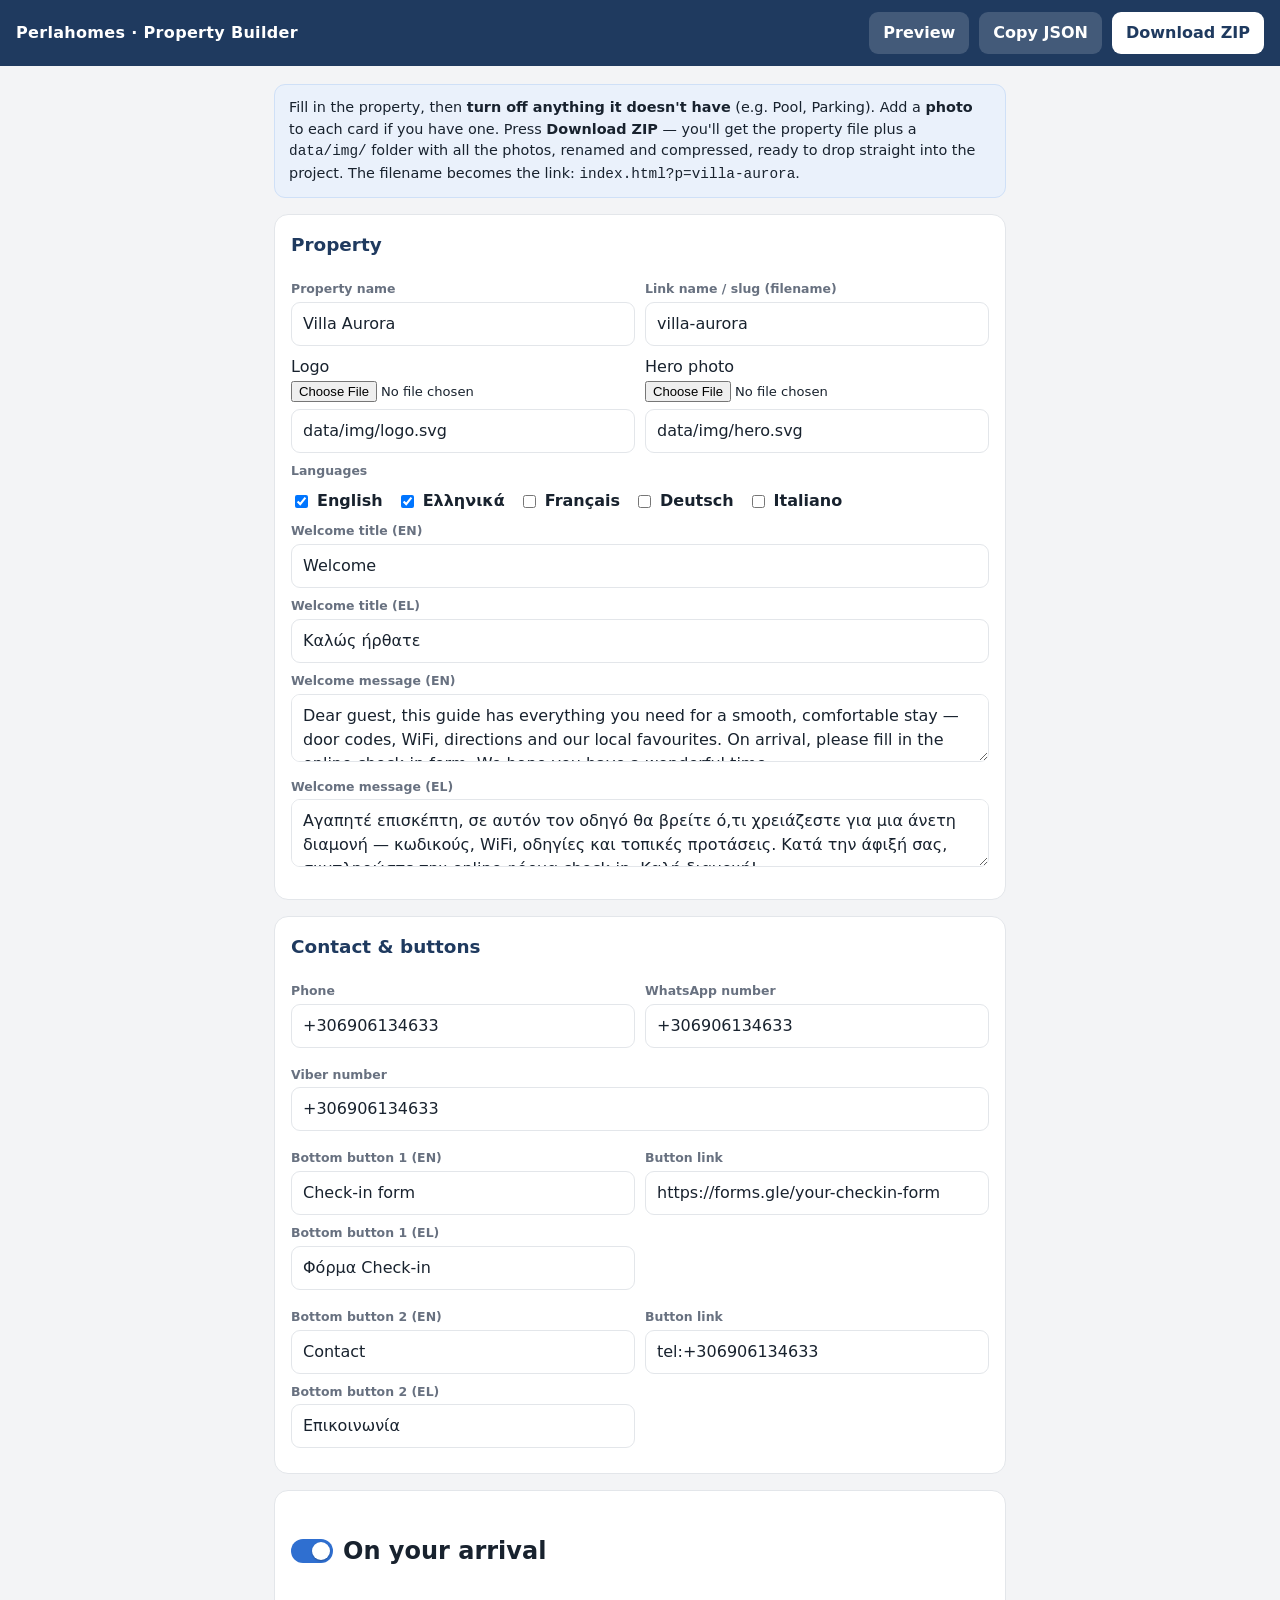
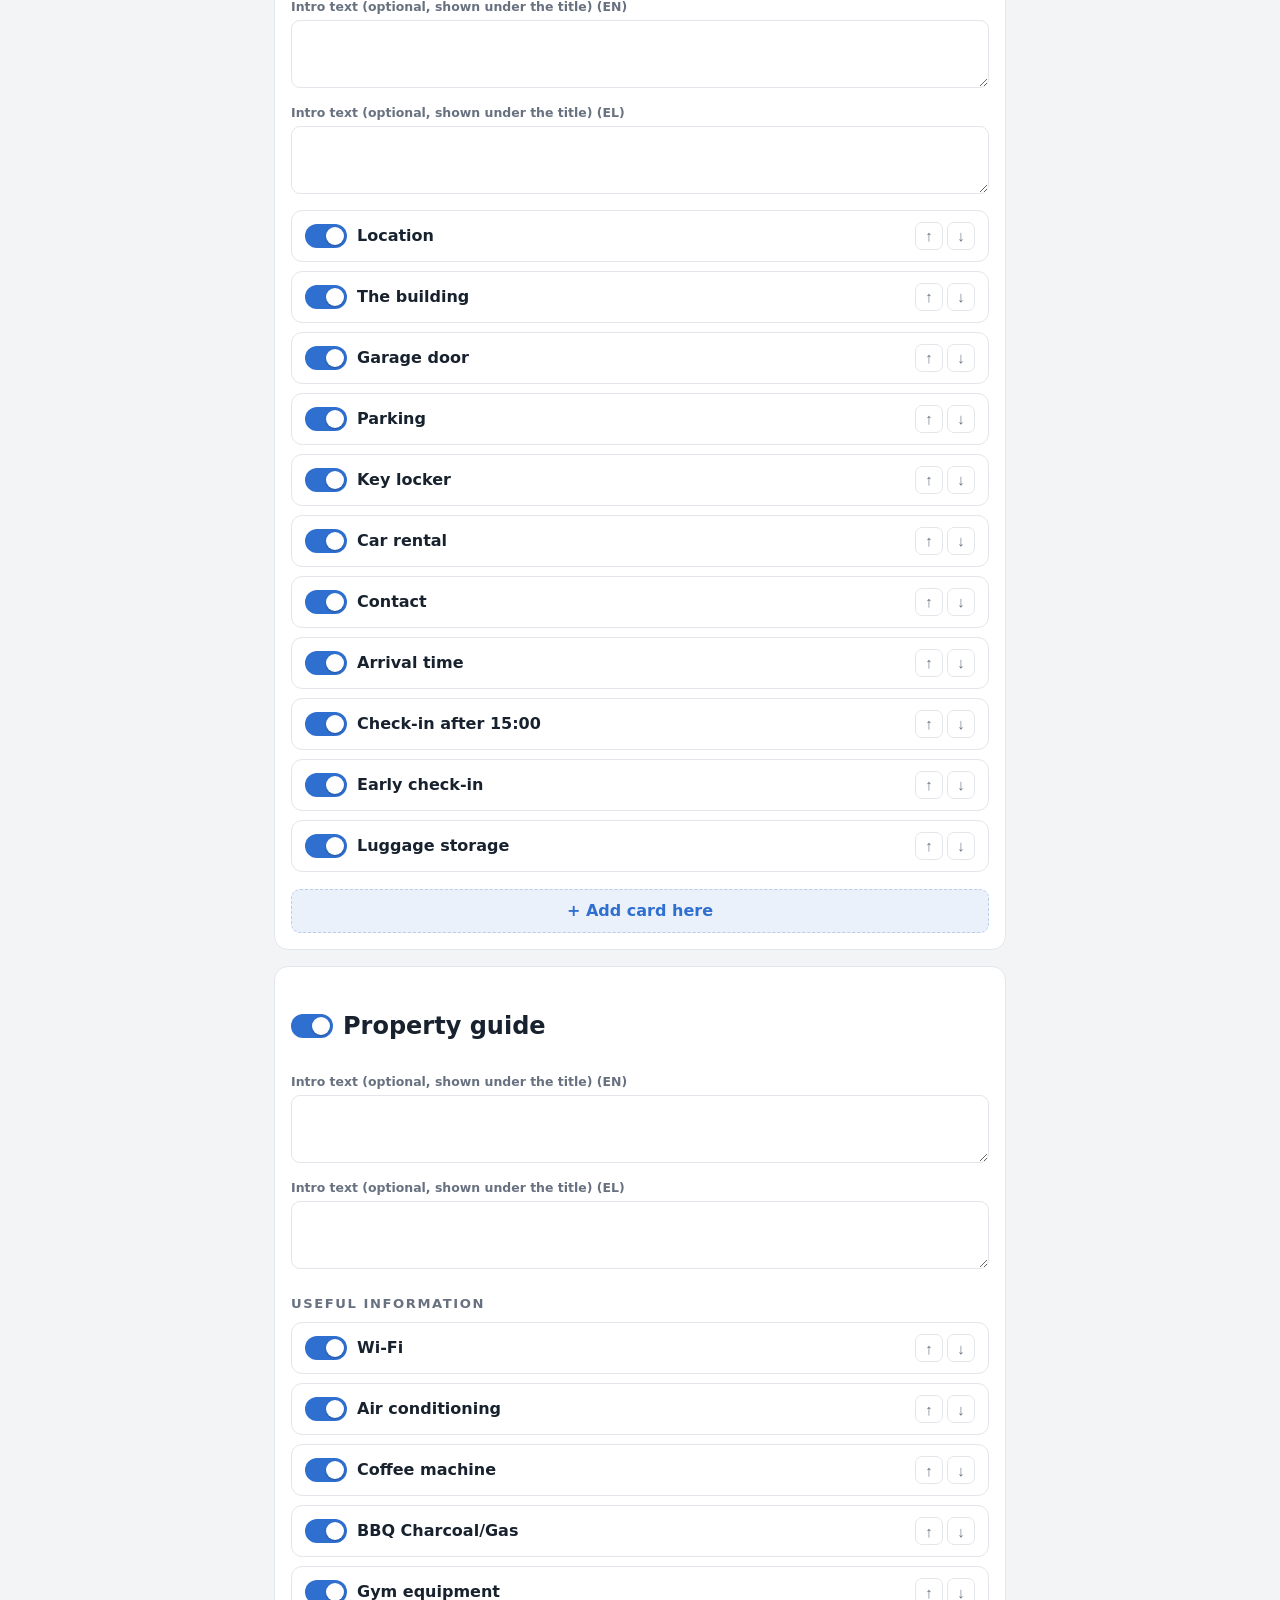
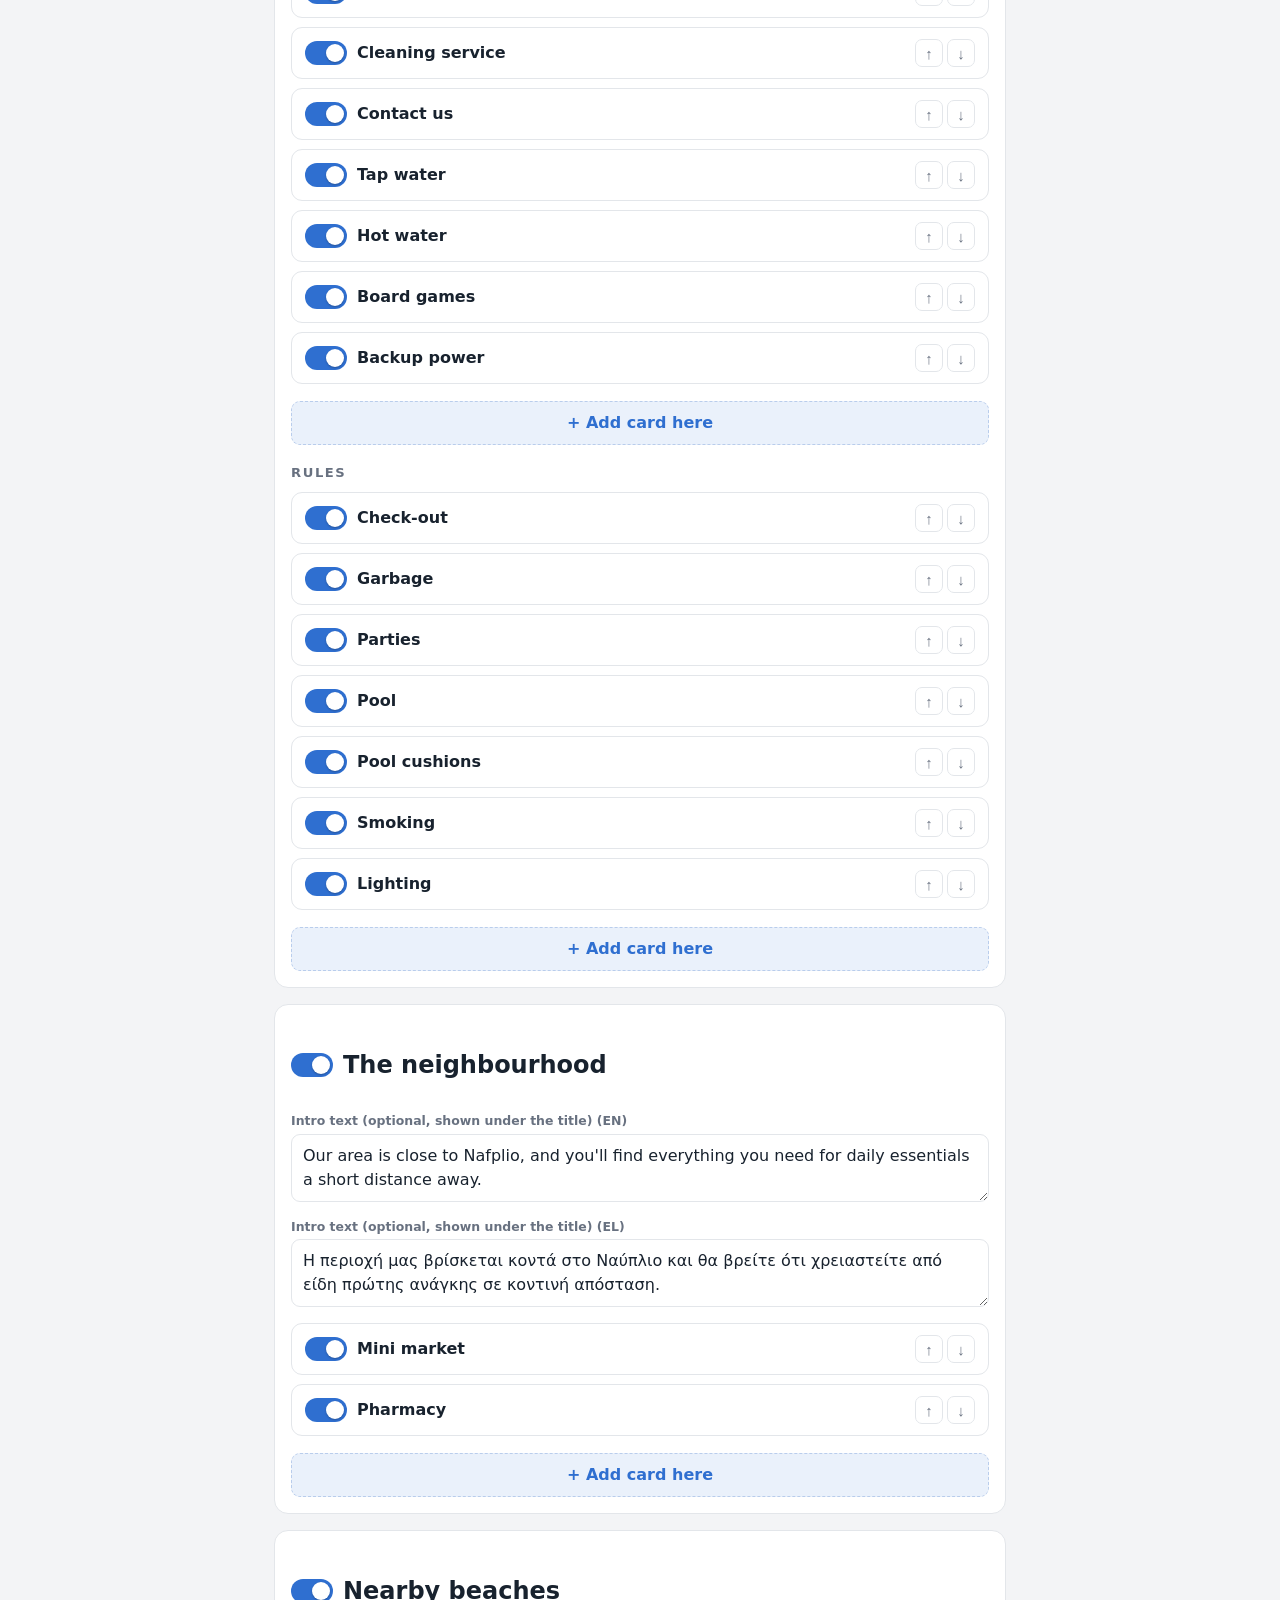
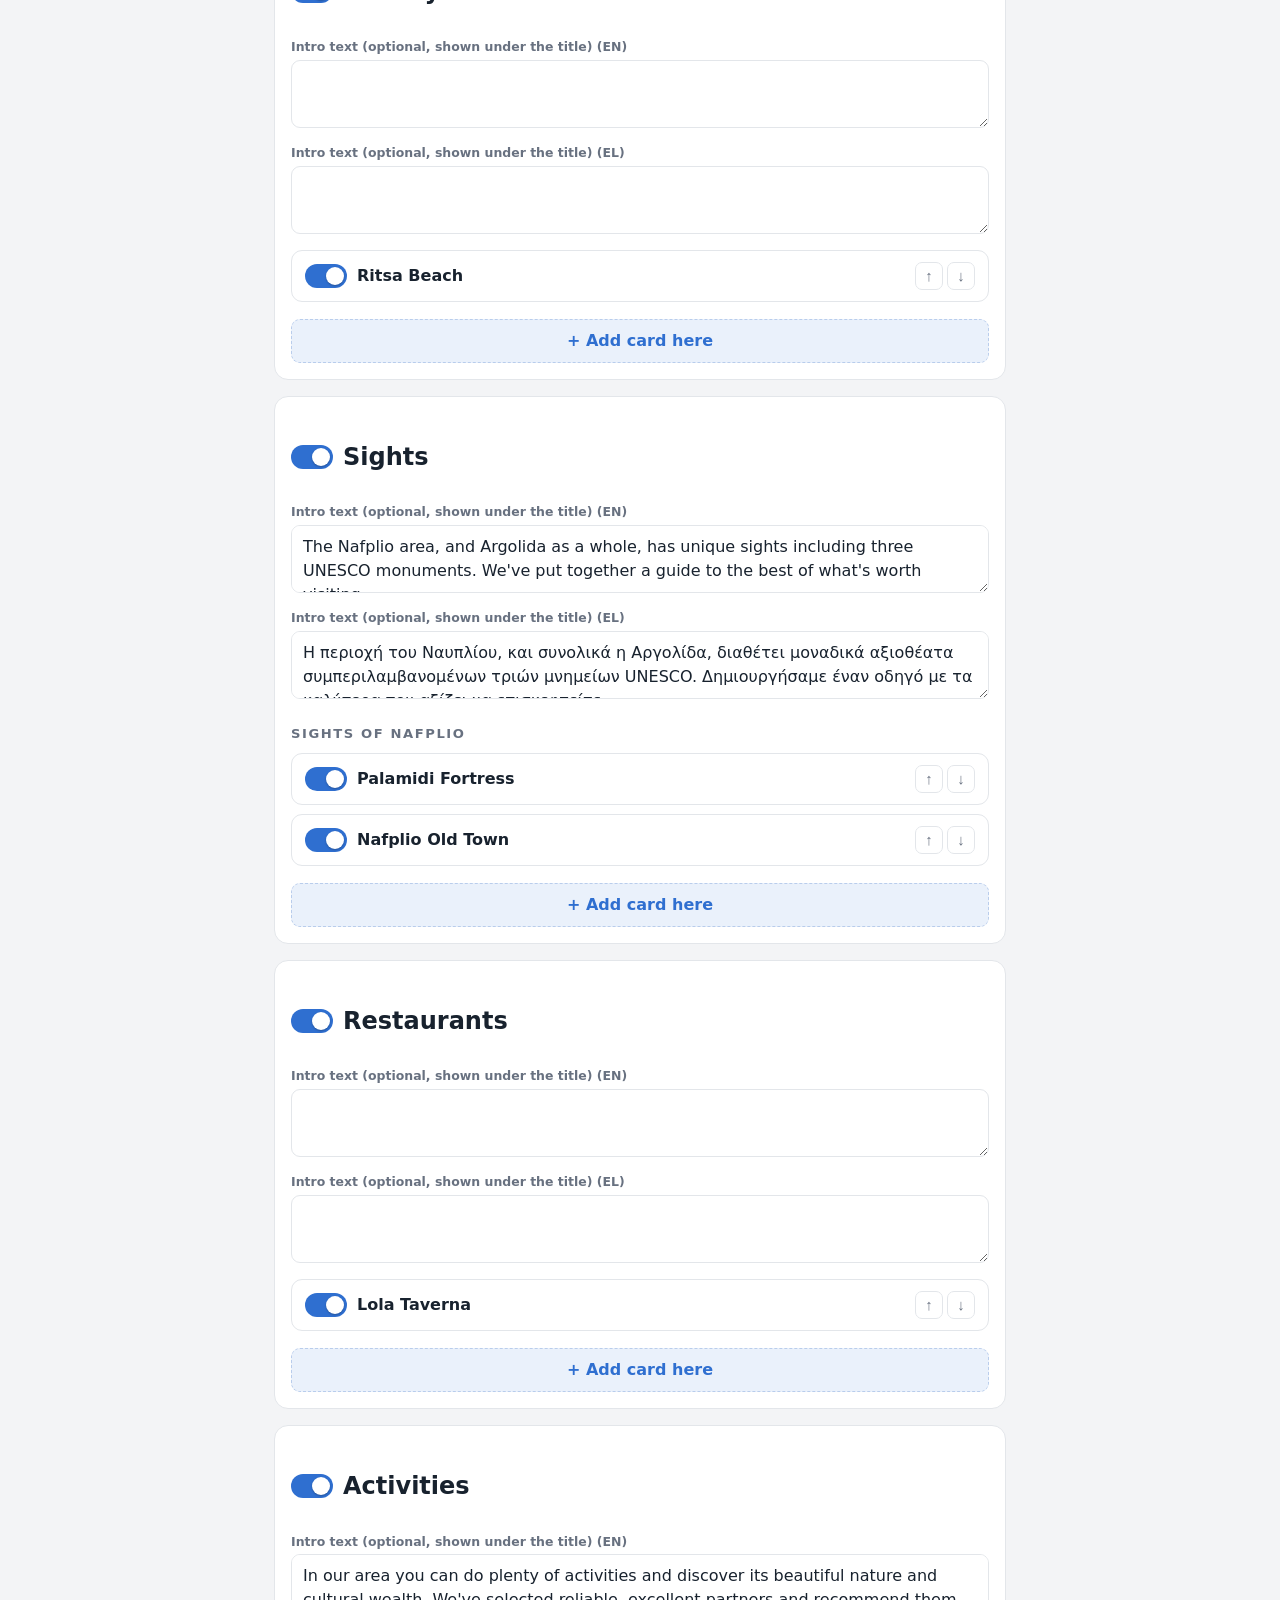
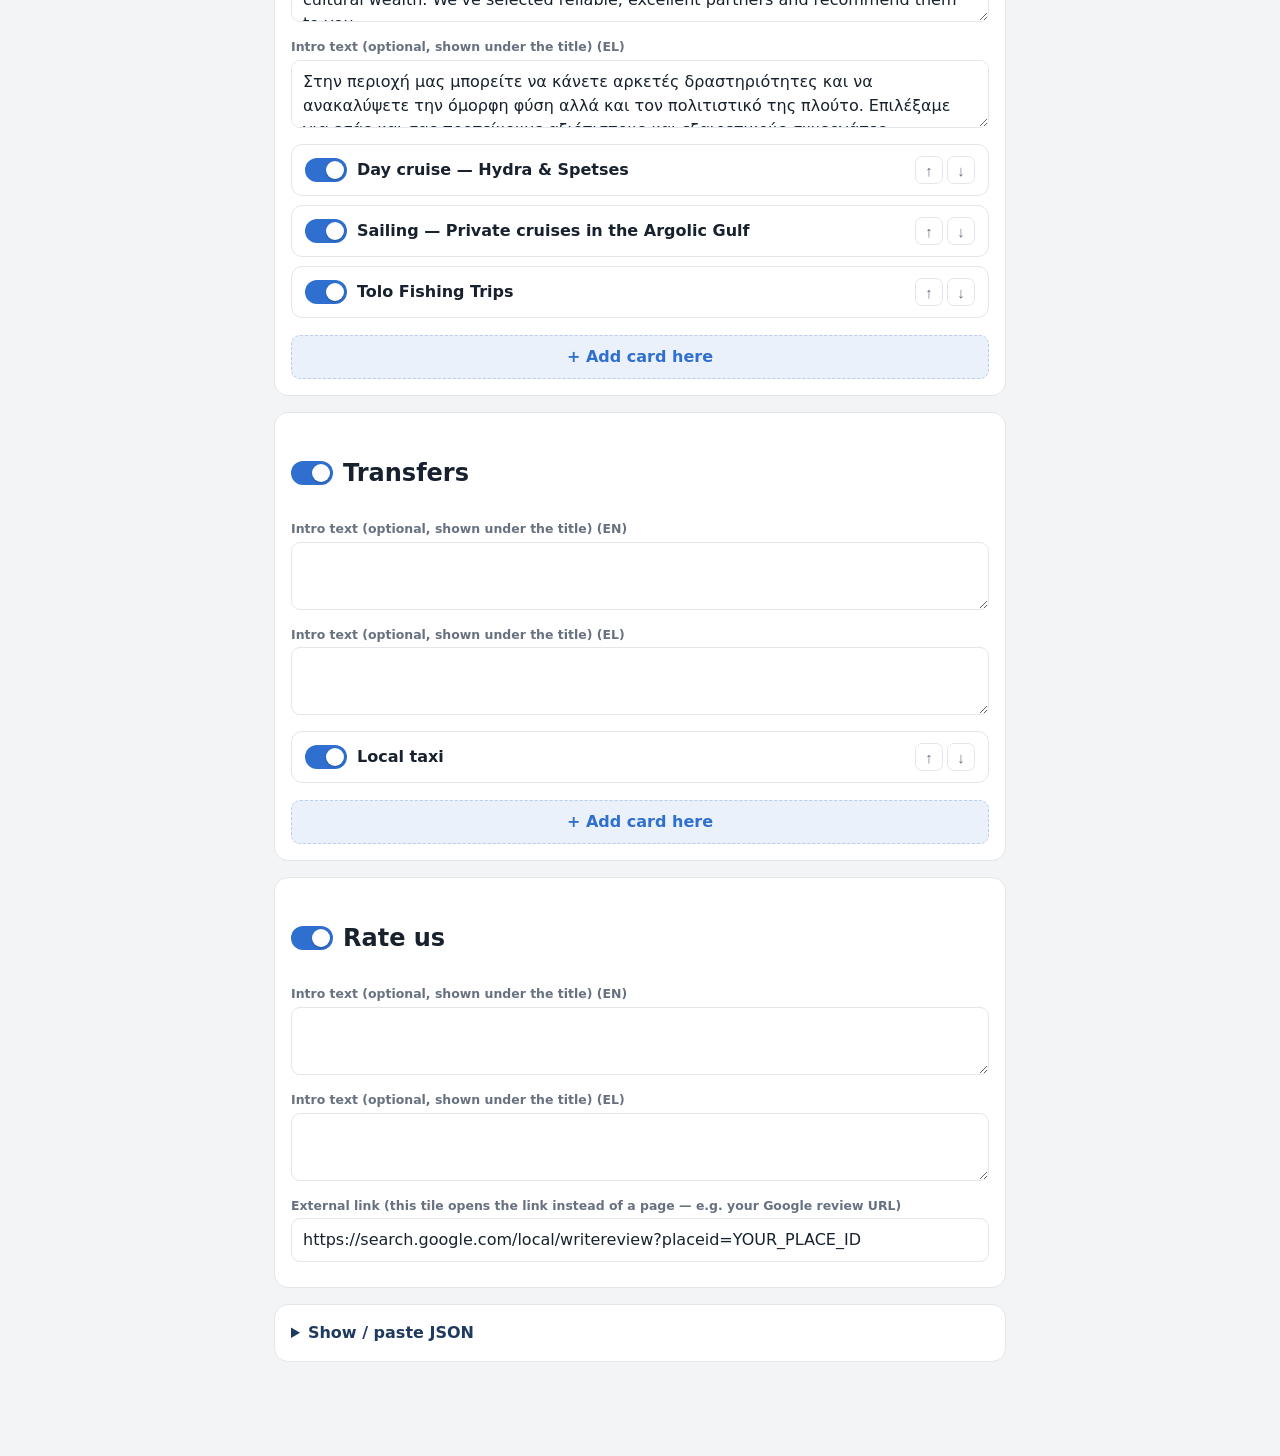
==== builder.html @ f2585c27 "Add files via upload" ====
<!DOCTYPE html>
<html lang="en">
<head>
<meta charset="UTF-8" />
<meta name="viewport" content="width=device-width, initial-scale=1.0" />
<title>Perlahomes · Property Builder</title>
<style>
  :root{ --navy:#1f3a5f; --accent:#2f6fd0; --ink:#18222e; --muted:#687180; --line:#e3e6ea; --bg:#f3f4f6; --card:#fff; }
  *{box-sizing:border-box}
  body{margin:0;font-family:system-ui,-apple-system,"Segoe UI",sans-serif;color:var(--ink);background:var(--bg);line-height:1.5}
  .bar{position:sticky;top:0;z-index:10;background:var(--navy);color:#fff;display:flex;flex-wrap:wrap;gap:10px;align-items:center;padding:12px 16px}
  .bar h1{font-size:1rem;margin:0;font-weight:700;letter-spacing:.02em;flex:1;min-width:160px}
  .bar button{font:inherit;font-weight:600;border:0;border-radius:9px;padding:9px 14px;cursor:pointer}
  .btn-primary{background:#fff;color:var(--navy)}
  .btn-ghost{background:rgba(255,255,255,.16);color:#fff}
  .wrap{max-width:760px;margin:0 auto;padding:18px 14px 80px}
  .panel{background:var(--card);border:1px solid var(--line);border-radius:14px;padding:16px;margin-bottom:16px}
  .panel>h2{margin:0 0 12px;font-size:1.15rem;color:var(--navy)}
  .grouphead{margin:18px 0 8px;font-size:.82rem;font-weight:700;letter-spacing:.12em;text-transform:uppercase;color:var(--muted)}
  label.fld{display:block;margin:9px 0}
  label.fld>span{display:block;font-size:.78rem;font-weight:600;color:var(--muted);margin-bottom:3px}
  input[type=text],textarea,select{width:100%;font:inherit;color:var(--ink);border:1px solid var(--line);border-radius:9px;padding:9px 11px;background:#fff}
  textarea{min-height:64px;resize:vertical}
  .row2{display:grid;grid-template-columns:1fr 1fr;gap:10px}
  @media(max-width:520px){.row2{grid-template-columns:1fr}}
  details.card{border:1px solid var(--line);border-radius:11px;margin:9px 0;overflow:hidden;background:#fff}
  details.card>summary{list-style:none;cursor:pointer;display:flex;align-items:center;gap:10px;padding:11px 13px;font-weight:600}
  details.card>summary::-webkit-details-marker{display:none}
  details.card[data-off="1"]>summary{opacity:.5}
  details.card .inner{padding:4px 13px 14px;border-top:1px solid var(--line)}
  .sw{position:relative;width:42px;height:24px;flex:none}
  .sw input{position:absolute;opacity:0;width:100%;height:100%;margin:0;cursor:pointer}
  .sw .track{position:absolute;inset:0;background:#cdd3da;border-radius:999px;transition:.15s}
  .sw .knob{position:absolute;top:3px;left:3px;width:18px;height:18px;background:#fff;border-radius:50%;transition:.15s;box-shadow:0 1px 2px rgba(0,0,0,.25)}
  .sw input:checked+.track{background:var(--accent)}
  .sw input:checked+.track+.knob{transform:translateX(18px)}
  .card-title{flex:1}
  .ord{display:flex;gap:4px}
  .ordbtn{border:1px solid var(--line);background:#fff;border-radius:7px;width:28px;height:28px;cursor:pointer;font-size:15px;line-height:1;color:var(--muted);display:grid;place-items:center}
  .ordbtn:hover{color:var(--accent);border-color:var(--accent)}
  .more{margin-top:6px}
  .more>summary{cursor:pointer;color:var(--accent);font-size:.85rem;font-weight:600;list-style:none}
  .more>summary::-webkit-details-marker{display:none}
  .addbtn{font:inherit;font-weight:600;color:var(--accent);background:#eaf1fb;border:1px dashed #b9cdec;border-radius:9px;padding:9px 12px;cursor:pointer;width:100%;margin-top:8px}
  .del{font:inherit;color:#b03f3f;background:none;border:0;cursor:pointer;font-size:.82rem;font-weight:600;padding:4px 0;margin-top:6px}
  .hint{font-size:.78rem;color:var(--muted);margin-top:4px}
  .langs{display:flex;gap:14px;align-items:center;flex-wrap:wrap}
  .langs label{display:inline-flex;gap:6px;align-items:center;font-weight:600}
  pre{white-space:pre-wrap;word-break:break-word;background:#0e1c2b;color:#cfe3ff;padding:14px;border-radius:11px;font-size:.78rem;max-height:340px;overflow:auto}
  .note{background:#eaf1fb;border:1px solid #cfe0f7;border-radius:11px;padding:12px 14px;font-size:.9rem;margin-bottom:16px}
  .secthead{display:flex;align-items:center;gap:10px;margin-top:6px}
  .secthead h2{flex:1}
  .photo{display:flex;gap:10px;align-items:center}
  .photo .col{flex:1}
  .thumb{width:60px;height:60px;border-radius:9px;object-fit:cover;border:1px solid var(--line);background:#eef2f8;flex:none}
  input[type=file]{font:inherit;font-size:.82rem;width:100%}
  .photoname{margin-top:6px}
</style>
</head>
<body>
<div class="bar">
  <h1>Perlahomes · Property Builder</h1>
  <button class="btn-ghost" id="btnPreview">Preview</button>
  <button class="btn-ghost" id="btnCopy">Copy JSON</button>
  <button class="btn-primary" id="btnDownload">Download ZIP</button>
</div>
<div class="wrap">
  <div class="note">Fill in the property, then <b>turn off anything it doesn't have</b> (e.g. Pool, Parking). Add a <b>photo</b> to each card if you have one. Press <b>Download ZIP</b> — you'll get the property file plus a <code>data/img/</code> folder with all the photos, renamed and compressed, ready to drop straight into the project. The filename becomes the link: <code>index.html?p=<span id="slugEcho">villa-aurora</span></code>.</div>
  <div id="form"></div>
  <details class="panel"><summary style="cursor:pointer;font-weight:700;color:var(--navy)">Show / paste JSON</summary>
    <p class="hint">This is the file that will be downloaded. You can also paste an existing property file here and press “Load” to edit it.</p>
    <textarea id="jsonBox" style="min-height:160px"></textarea>
    <button class="addbtn" id="btnLoad" style="border-style:solid">Load pasted JSON</button>
    <pre id="jsonOut"></pre>
  </details>
</div>

<script>
const DEFAULTS = {
  "meta": {
    "name": "Villa Aurora",
    "brandLogo": "data/img/logo.svg",
    "welcomeTitle": {
      "en": "Welcome",
      "el": "Καλώς ήρθατε"
    },
    "welcomeMessage": {
      "en": "Dear guest, this guide has everything you need for a smooth, comfortable stay — door codes, WiFi, directions and our local favourites. On arrival, please fill in the online check-in form. We hope you have a wonderful time.",
      "el": "Αγαπητέ επισκέπτη, σε αυτόν τον οδηγό θα βρείτε ό,τι χρειάζεστε για μια άνετη διαμονή — κωδικούς, WiFi, οδηγίες και τοπικές προτάσεις. Κατά την άφιξή σας, συμπληρώστε την online φόρμα check-in. Καλή διαμονή!"
    },
    "languages": [
      "en",
      "el"
    ],
    "heroImage": "data/img/hero.svg"
  },
  "contact": {
    "phone": "+306906134633",
    "whatsapp": "+306906134633",
    "viber": "+306906134633"
  },
  "actions": [
    {
      "icon": "checkin",
      "label": {
        "en": "Check-in form",
        "el": "Φόρμα Check-in"
      },
      "url": "https://forms.gle/your-checkin-form"
    },
    {
      "icon": "phone",
      "label": {
        "en": "Contact",
        "el": "Επικοινωνία"
      },
      "url": "tel:+306906134633"
    }
  ],
  "sections": [
    {
      "id": "arrival",
      "icon": "arrival",
      "title": {
        "en": "On your arrival",
        "el": "Κατά την άφιξή σας"
      },
      "cards": [
        {
          "image": "data/img/location.svg",
          "title": {
            "en": "Location",
            "el": "Τοποθεσία"
          },
          "body": {
            "en": "If you are arriving with your own transport, tap below to see our location on the map.",
            "el": "Εάν έρχεστε με δικό σας μεταφορικό μέσο, πατήστε για δείτε την τοποθεσία μας στον χάρτη."
          },
          "mapUrl": "https://maps.google.com/?q=Poros+Greece",
          "mapLabel": {
            "en": "Open in Maps",
            "el": "Άνοιγμα στον χάρτη"
          }
        },
        {
          "image": "data/img/building.svg",
          "title": {
            "en": "The building",
            "el": "Το κτίριο"
          },
          "body": {
            "en": "When you arrive, you'll see this building / entrance — look for it to find us.",
            "el": "Όταν φτάσετε, θα δείτε αυτό το κτίριο / είσοδο — αναζητήστε το για να μας βρείτε."
          }
        },
        {
          "image": "data/img/garage.svg",
          "title": {
            "en": "Garage door",
            "el": "Πόρτα γκαράζ"
          },
          "body": {
            "en": "Use the code below to open the garage door. (Replace with the exact instructions.)",
            "el": "Χρησιμοποιήστε τον κωδικό παρακάτω για να ανοίξετε την πόρτα του γκαράζ. (Αντικαταστήστε με τις ακριβείς οδηγίες.)"
          },
          "code": "0000"
        },
        {
          "image": "data/img/parking.svg",
          "title": {
            "en": "Parking",
            "el": "Πάρκινγκ"
          },
          "body": {
            "en": "Parking is free on the street, so you can park wherever suits you. If there is no space in front of the property, you can park on the parallel street at the rear.",
            "el": "Το πάρκινγκ είναι ελεύθερο στον δρόμο, οπότε μπορείτε να παρκάρετε όπου σας βολεύει. Αν δεν βρείτε θέση μπροστά από το κατάλυμα, μπορείτε να παρκάρετε στον παράλληλο δρόμο από την πίσω πλευρά."
          }
        },
        {
          "image": "data/img/keylocker.svg",
          "title": {
            "en": "Key locker",
            "el": "Key locker"
          },
          "body": {
            "en": "Find the keys in the locker shown in the photo. The code will be sent to you before arrival.",
            "el": "Βρείτε τα κλειδιά στο locker της φωτογραφίας. Θα σας σταλεί ο κωδικός πριν την άφιξη."
          }
        },
        {
          "image": "data/img/carrental.svg",
          "title": {
            "en": "Car rental",
            "el": "Ενοικίαση αυτοκινήτου"
          },
          "body": {
            "en": "We arrange car rental to suit your needs. Once you choose the car you want, you can pick it up as soon as you land at the airport.",
            "el": "Κανονίζουμε την ενοικίαση σύμφωνα με τις ανάγκες σας. Αφού επιλέξετε το αυτοκίνητο που επιθυμείτε, θα μπορείτε να το παραλάβετε αμέσως μόλις προσγειωθείτε στο αεροδρόμιο."
          }
        },
        {
          "image": "data/img/contact.svg",
          "title": {
            "en": "Contact",
            "el": "Επικοινωνία"
          },
          "body": {
            "en": "For anything you need, you can reach us daily from 07:00 to 23:00 at 0030 690 613 46 33, or send us a WhatsApp message using the button at the bottom of the page.",
            "el": "Για οτιδήποτε χρειαστείτε, μπορείτε να επικοινωνείτε καθημερινά από τις 07:00 έως τις 23:00 στο 0030 690 613 46 33 ή, εναλλακτικά, να μας στείλετε μήνυμα μέσω WhatsApp πατώντας το αντίστοιχο κουμπί στο κάτω μέρος της σελίδας."
          }
        },
        {
          "image": "data/img/arrival.svg",
          "title": {
            "en": "Arrival time",
            "el": "Ώρα άφιξης"
          },
          "body": {
            "en": "We recommend letting us know your estimated arrival time so we can serve you better.",
            "el": "Σας προτείνουμε να μας ενημερώσετε για την εκτιμώμενη ώρα άφιξής σας ώστε να σας εξυπηρετήσουμε καλύτερα."
          }
        },
        {
          "image": "data/img/checkin.svg",
          "title": {
            "en": "Check-in after 15:00",
            "el": "Check-in μετά τις 15:00"
          },
          "body": {
            "en": "We welcome you in person. Early check-in is possible upon arrangement and availability.",
            "el": "Σας υποδεχόμαστε εμείς | Υπάρχει η δυνατότητα για early check-in κατόπιν συνεννόησης και διαθεσιμότητας."
          }
        },
        {
          "image": "data/img/welcome.svg",
          "title": {
            "en": "Early check-in",
            "el": "Early check-in"
          },
          "body": {
            "en": "Early check-in is possible, depending on availability at the time of your arrival.",
            "el": "Υπάρχει δυνατότητα για early check-in, ανάλογα με τη διαθεσιμότητα τη στιγμή της άφιξής σας."
          }
        },
        {
          "image": "data/img/luggage.svg",
          "title": {
            "en": "Luggage storage",
            "el": "Αποθήκευση αποσκευών"
          },
          "body": {
            "en": "If you arrive earlier than your scheduled check-in time, you can leave your luggage with us until the room is ready. The same option is available after check-out.",
            "el": "Σε περίπτωση που φτάσετε νωρίτερα από την προγραμματισμένη ώρα check-in, μπορείτε να αφήσετε τις αποσκευές σας για φύλαξη μέχρι να είναι έτοιμο το δωμάτιο. Αντίστοιχα, παρέχεται η ίδια δυνατότητα και μετά το check-out."
          }
        }
      ]
    },
    {
      "id": "property",
      "icon": "property",
      "title": {
        "en": "Property guide",
        "el": "Οδηγός σπιτιού"
      },
      "groups": [
        {
          "label": {
            "en": "Useful information",
            "el": "Χρήσιμες πληροφορίες"
          },
          "cards": [
            {
              "image": "data/img/wifi.svg",
              "title": {
                "en": "Wi-Fi",
                "el": "Wi-Fi"
              },
              "wifi": {
                "network": "Archipelagos",
                "password": "123456789"
              }
            },
            {
              "image": "data/img/ac.svg",
              "title": {
                "en": "Air conditioning",
                "el": "Κλιματισμός"
              },
              "body": {
                "en": "For the villa to cool properly, all doors and windows must be closed. The A/C is controlled centrally from the panel next to the main entrance. The ideal temperature to avoid catching a cold while you sleep is 25 °C.",
                "el": "Για τον σωστό κλιματισμό της βίλας θα πρέπει όλα οι πόρτες και τα παράθυρα να είναι κλειστά. Ο κλιματισμός ελέγχεται κεντρικά από το πάνελ δίπλα στην κεντρική είσοδο. Η ιδανική θερμοκρασία για την αποφυγή κρυολογήματος όταν κοιμάστε είναι 25 °C."
              }
            },
            {
              "image": "data/img/coffee.svg",
              "title": {
                "en": "Coffee machine",
                "el": "Καφετιέρα"
              },
              "body": {
                "en": "Filter / Nespresso (see more)",
                "el": "Filter / Nespresso (δείτε περισσότερα)"
              }
            },
            {
              "image": "data/img/bbq.svg",
              "title": {
                "en": "BBQ Charcoal/Gas",
                "el": "BBQ Charcoal/Gas"
              },
              "body": {
                "en": "Open the lid first, then the gas bottle. Light the burner with the switch and adjust the temperature with the control knobs. After cooking, close the bottle first and then the burners. Always use the BBQ outdoors in a well-ventilated area and never leave it unattended.",
                "el": "Ανοίξτε πρώτα το καπάκι και στη συνέχεια τη φιάλη αερίου. Ανάψτε τον καυστήρα από τον διακόπτη και ρυθμίστε τη θερμοκρασία με τα κουμπιά ελέγχου. Μετά το ψήσιμο, κλείστε πρώτα τη φιάλη και έπειτα τους καυστήρες. Χρησιμοποιείτε πάντα το BBQ σε εξωτερικό χώρο με καλό αερισμό και μην το αφήνετε χωρίς επίβλεψη."
              }
            },
            {
              "image": "data/img/gym.svg",
              "title": {
                "en": "Gym equipment",
                "el": "Όργανα γυμναστηρίου"
              },
              "body": {
                "en": "The gym in the yard shed includes the basic exercise equipment. Please return the equipment to its place after use.",
                "el": "Το γυμναστήριο στο υπόστεγο της αυλής περιλαμβάνει τα βασικά όργανα γυμναστικής. Παρακαλούμε, μετά την χρήση των οργάνων τοποθετήστε τα στην θέση τους."
              }
            },
            {
              "image": "data/img/cleaning.svg",
              "title": {
                "en": "Cleaning service",
                "el": "Υπηρεσία καθαριότητας"
              },
              "body": {
                "en": "Cleaning services are provided on request and at an extra charge.",
                "el": "Οι υπηρεσίες καθαριότητας πραγματοποιούνται κατόπιν αιτήματός σας και με επιπλέον χρέωση."
              }
            },
            {
              "image": "data/img/contactus.svg",
              "title": {
                "en": "Contact us",
                "el": "Επικοινωνήστε μαζί μας"
              },
              "body": {
                "en": "For anything you need, you can reach us daily from 07:00 to 23:00 at 0030 690 613 46 33, or send us a WhatsApp message using the button at the bottom of the page.",
                "el": "Για οτιδήποτε χρειαστείτε, μπορείτε να επικοινωνείτε καθημερινά από τις 07:00 έως τις 23:00 στο 0030 690 613 46 33 ή, εναλλακτικά, να μας στείλετε μήνυμα μέσω WhatsApp πατώντας το αντίστοιχο κουμπί στο κάτω μέρος της σελίδας."
              }
            },
            {
              "image": "data/img/tapwater.svg",
              "title": {
                "en": "Tap water",
                "el": "Νερό βρύσης"
              },
              "body": {
                "en": "Tap water is not recommended for drinking. However, it is suitable for cooking, as well as for bathing and personal hygiene.",
                "el": "Το νερό της βρύσης δεν συνιστάται για πόση. Ωστόσο, είναι κατάλληλο για μαγείρεμα, καθώς και για μπάνιο και προσωπική υγιεινή."
              }
            },
            {
              "image": "data/img/hotwater.svg",
              "title": {
                "en": "Hot water",
                "el": "Ζεστό νερό"
              },
              "body": {
                "en": "Available 24/7 from the solar water heater. On cloudy days, flip the switch shown in the photo. IMPORTANT! AFTER 20 MINUTES TURN IT BACK TO THE OFF POSITION.",
                "el": "Όλο το 24ωρο από ηλιακό θερμοσίφωνα. Σε περίπτωση συνεφιάς σηκώστε τον διακόπτη της φωτογραφίας. ΣΗΜΑΝΤΙΚΟ! ΜΕΤΑ ΑΠΟ 20' ΞΑΝΑΓΥΡΙΣΤΕ ΤΟΝ ΣΤΗΝ ΘΕΣΗ OFF"
              }
            },
            {
              "image": "data/img/boardgames.svg",
              "title": {
                "en": "Board games",
                "el": "Επιτραπέζια παιχνίδια"
              },
              "body": {
                "en": "You will find board games for the whole family in the living room cabinet.",
                "el": "Θα βρείτε επιτραπέζια παιχνίδια για όλη την οικογένεια στο ντουλάπι του σαλονιού."
              }
            },
            {
              "image": "data/img/backup.svg",
              "title": {
                "en": "Backup power",
                "el": "Εφεδρική τροφοδοσία"
              },
              "body": {
                "en": "In the event of a power cut, the system powers the house automatically, with autonomy of about two hours.",
                "el": "Σε περίπτωση διακοπής ρεύματος, το σύστημα τροφοδοτεί το σπίτι αυτόματα, με αυτονομία περίπου δύο ωρών."
              }
            }
          ]
        },
        {
          "label": {
            "en": "Rules",
            "el": "Κανονισμοί"
          },
          "cards": [
            {
              "image": "data/img/checkout.svg",
              "title": {
                "en": "Check-out",
                "el": "Check-out"
              },
              "body": {
                "en": "For the smooth running of the property, please complete check-out by 11:00 am. | Late check-out — at an extra charge — subject to availability.",
                "el": "Για την ομαλή λειτουργία του καταλύματος παρακαλούμε το check out να έχει πραγματοποιηθεί ως τις 11:00 πμ. | Late check-out - Με επιπλέον χρέωση - κατόπιν διαθεσιμότητας"
              }
            },
            {
              "image": "data/img/garbage.svg",
              "title": {
                "en": "Garbage",
                "el": "Σκουπίδια"
              },
              "body": {
                "en": "Please leave your rubbish in the bins outside the property. Recycling bins are next to them.",
                "el": "Παρακαλούμε αφήνετε τα σκουπίδια στους κάδους έξω από το κατάλυμα. Οι κάδοι ανακύκλωσης βρίσκονται δίπλα."
              }
            },
            {
              "image": "data/img/party.svg",
              "title": {
                "en": "Parties",
                "el": "Διοργάνωση πάρτι"
              },
              "body": {
                "en": "Parties are not allowed at this property.",
                "el": "Απαγορεύεται η διοργάνωση πάρτι σε αυτό το κατάλυμα."
              }
            },
            {
              "image": "data/img/pool.svg",
              "title": {
                "en": "Pool",
                "el": "Πισίνα"
              },
              "body": {
                "en": "See the rules.",
                "el": "Δείτε τους κανονισμούς"
              }
            },
            {
              "image": "data/img/cushions.svg",
              "title": {
                "en": "Pool cushions",
                "el": "Μαξιλάρια πισίνας"
              },
              "body": {
                "en": "Please place all pool cushions in the veranda shed in case of rain.",
                "el": "Παρακαλούμε τοποθετήστε όλα τα μαξιλάρια της πισίνας στο υπόστεγο της βεράντας σε περίπτωση βροχής."
              }
            },
            {
              "image": "data/img/smoking.svg",
              "title": {
                "en": "Smoking",
                "el": "Κάπνισμα"
              },
              "body": {
                "en": "Not allowed inside the house.",
                "el": "Απαγορεύεται εντός τις οικείας."
              }
            },
            {
              "image": "data/img/lighting.svg",
              "title": {
                "en": "Lighting",
                "el": "Φωτισμός"
              },
              "body": {
                "en": "Please switch off the outdoor and decorative lights when you go to sleep or leave the house.",
                "el": "Παρακαλούμε σβήνετε τα εξωτερικά και διακοσμητικά φώτα όταν κοιμάστε ή φεύγετε από το σπίτι."
              }
            }
          ]
        }
      ]
    },
    {
      "id": "neighbourhood",
      "icon": "neighbourhood",
      "title": {
        "en": "The neighbourhood",
        "el": "Η γειτονιά"
      },
      "intro": {
        "en": "Our area is close to Nafplio, and you'll find everything you need for daily essentials a short distance away.",
        "el": "Η περιοχή μας βρίσκεται κοντά στο Ναύπλιο και θα βρείτε ότι χρειαστείτε από είδη πρώτης ανάγκης σε κοντινή απόσταση."
      },
      "cards": [
        {
          "image": "data/img/minimarket.svg",
          "title": {
            "en": "Mini market",
            "el": "Μίνι μάρκετ"
          },
          "body": {
            "en": "For essentials, visit the mini market in the village square, about 2 minutes by car. It has basic products, tobacco and some greengrocer items.",
            "el": "Για είδη πρώτης ανάγκης μπορείτε να επισκεφθείτε το μίνι μάρκετ στην πλατεία του χωριού, περίπου 2 λεπτά με το αυτοκίνητο. Διαθέτει βασικά προϊόντα, είδη καπνού και ορισμένα είδη μαναβικής."
          }
        },
        {
          "image": "data/img/pharmacy.svg",
          "title": {
            "en": "Pharmacy",
            "el": "Φαρμακείο"
          },
          "body": {
            "en": "The nearest pharmacy is in the village, about a 5-minute drive. Ask us about the on-duty pharmacy at night.",
            "el": "Το πλησιέστερο φαρμακείο βρίσκεται στο χωριό, περίπου 5 λεπτά με το αυτοκίνητο. Ρωτήστε μας για το εφημερεύον φαρμακείο τη νύχτα."
          }
        }
      ]
    },
    {
      "id": "beaches",
      "icon": "beaches",
      "title": {
        "en": "Nearby beaches",
        "el": "Κοντινές παραλίες"
      },
      "cards": [
        {
          "image": "data/img/beach.svg",
          "title": {
            "en": "Ritsa Beach",
            "el": "Παραλία Ρίτσα"
          },
          "body": {
            "en": "Pebble beach, calm water, shade in the morning. A 4-minute walk away.",
            "el": "Παραλία με βότσαλα, ήρεμα νερά, σκιά το πρωί. 4 λεπτά με τα πόδια."
          },
          "mapUrl": "https://maps.google.com/?q=beach+Poros",
          "mapLabel": {
            "en": "Open in Maps",
            "el": "Άνοιγμα στον χάρτη"
          }
        }
      ]
    },
    {
      "id": "sights",
      "icon": "sights",
      "title": {
        "en": "Sights",
        "el": "Αξιοθέατα"
      },
      "intro": {
        "en": "The Nafplio area, and Argolida as a whole, has unique sights including three UNESCO monuments. We've put together a guide to the best of what's worth visiting.",
        "el": "Η περιοχή του Ναυπλίου, και συνολικά η Αργολίδα, διαθέτει μοναδικά αξιοθέατα συμπεριλαμβανομένων τριών μνημείων UNESCO. Δημιουργήσαμε έναν οδηγό με τα καλύτερα που αξίζει να επισκεφτείτε."
      },
      "groups": [
        {
          "label": {
            "en": "Sights of Nafplio",
            "el": "Αξιοθέατα Ναυπλίου"
          },
          "cards": [
            {
              "image": "data/img/palamidi.svg",
              "title": {
                "en": "Palamidi Fortress",
                "el": "Φρούριο Παλαμήδι"
              },
              "body": {
                "en": "The most beautiful castle in Greece.",
                "el": "Το ομορφότερο κάστρο της Ελλάδας"
              },
              "mapUrl": "https://maps.google.com/?q=Palamidi+Nafplio",
              "mapLabel": {
                "en": "Open in Maps",
                "el": "Άνοιγμα στον χάρτη"
              }
            },
            {
              "image": "data/img/oldtown.svg",
              "title": {
                "en": "Nafplio Old Town",
                "el": "Παλιά Πόλη Ναυπλίου"
              },
              "body": {
                "en": "Wander the marble alleys, Syntagma Square and the seafront — ideal at sunset.",
                "el": "Περπατήστε στα μαρμάρινα σοκάκια, την πλατεία Συντάγματος και την παραλία — ιδανικά το ηλιοβασίλεμα."
              },
              "mapUrl": "https://maps.google.com/?q=Nafplio+Old+Town",
              "mapLabel": {
                "en": "Open in Maps",
                "el": "Άνοιγμα στον χάρτη"
              }
            }
          ]
        }
      ]
    },
    {
      "id": "restaurants",
      "icon": "restaurants",
      "title": {
        "en": "Restaurants",
        "el": "Εστιατόρια"
      },
      "cards": [
        {
          "image": "data/img/restaurant.svg",
          "title": {
            "en": "Lola Taverna",
            "el": "Ταβέρνα Λόλα"
          },
          "body": {
            "en": "Family-run taverna by the sea. Order the grilled octopus.",
            "el": "Οικογενειακή ταβέρνα δίπλα στη θάλασσα. Δοκιμάστε το χταπόδι σχάρας."
          },
          "mapUrl": "https://maps.google.com/?q=taverna+Poros",
          "mapLabel": {
            "en": "Open in Maps",
            "el": "Άνοιγμα στον χάρτη"
          }
        }
      ]
    },
    {
      "id": "activities",
      "icon": "activities",
      "title": {
        "en": "Activities",
        "el": "Δραστηριότητες"
      },
      "intro": {
        "en": "In our area you can do plenty of activities and discover its beautiful nature and cultural wealth. We've selected reliable, excellent partners and recommend them to you.",
        "el": "Στην περιοχή μας μπορείτε να κάνετε αρκετές δραστηριότητες και να ανακαλύψετε την όμορφη φύση αλλά και τον πολιτιστικό της πλούτο. Επιλέξαμε για εσάς και σας προτείνουμε αξιόπιστους και εξαιρετικούς συνεργάτες."
      },
      "cards": [
        {
          "image": "data/img/cruise.svg",
          "title": {
            "en": "Day cruise — Hydra & Spetses",
            "el": "Μονοήμερη κρουαζιέρα Ύδρα & Σπέτσες"
          },
          "body": {
            "en": "Departure is early in the morning. We handle the ticket booking — contact us.",
            "el": "Η αναχώρηση γίνεται νωρίς το πρωί | Αναλαμβάνουμε την κράτηση εισιτηρίων, επικοινωνήστε μαζί μας."
          }
        },
        {
          "image": "data/img/sailing.svg",
          "title": {
            "en": "Sailing — Private cruises in the Argolic Gulf",
            "el": "Sailing - Ιδιωτικές κρουαζιέρες στον Αργολικό"
          },
          "body": {
            "en": "For information and bookings, contact us.",
            "el": "Για πληροφορίες / κρατήσεις επικοινωνήστε μαζί μας."
          }
        },
        {
          "image": "data/img/fishing.svg",
          "title": {
            "en": "Tolo Fishing Trips",
            "el": "Tolo Fishing Trips"
          },
          "body": {
            "en": "For information and bookings, contact us.",
            "el": "Για πληροφορίες / κρατήσεις επικοινωνήστε μαζί μας."
          }
        }
      ]
    },
    {
      "id": "transfers",
      "icon": "transfers",
      "title": {
        "en": "Transfers",
        "el": "Μεταφορές"
      },
      "cards": [
        {
          "image": "data/img/carrental.svg",
          "title": {
            "en": "Local taxi",
            "el": "Τοπικό ταξί"
          },
          "body": {
            "en": "Reliable driver for the airport or day trips. Message us on WhatsApp and we'll arrange it.",
            "el": "Αξιόπιστος οδηγός για αεροδρόμιο ή εκδρομές. Στείλτε μήνυμα στο WhatsApp και θα το κανονίσουμε."
          }
        }
      ]
    },
    {
      "id": "rateus",
      "icon": "rateus",
      "title": {
        "en": "Rate us",
        "el": "Αξιολογήστε μας"
      },
      "link": "https://search.google.com/local/writereview?placeid=YOUR_PLACE_ID"
    }
  ]
};
const LANG_NAMES = {en:"English",el:"Ελληνικά",fr:"Français",de:"Deutsch",it:"Italiano"};
const ALL_LANGS = ["en","el","fr","de","it"];
let M;

const clone = (o)=>JSON.parse(JSON.stringify(o));
const esc = (s)=>String(s==null?"":s).replace(/[&<>"]/g,c=>({"&":"&amp;","<":"&lt;",">":"&gt;","\"":"&quot;"}[c]));
function norm(v){ if(v==null) return {en:"",el:""}; if(typeof v==="string") return {en:v,el:v}; return Object.assign({en:"",el:""},v); }

/* ---------- photos (held in memory until ZIP export) ---------- */
const PHOTOS={};      // filename -> Uint8Array
const THUMBS={};      // image path -> dataURL (for preview/thumbnails)
const NAME2PATH={};   // filename -> model path that owns it
function slugify(s){ return String(s||"").toLowerCase().normalize("NFD").replace(/[\u0300-\u036f]/g,"").replace(/[^a-z0-9]+/g,"-").replace(/^-|-$/g,"")||"x"; }
function thumb(path){ return THUMBS[path] ? `<img class="thumb" src="${THUMBS[path]}" alt="">` : ""; }
function readDataURL(file){ return new Promise(r=>{ const fr=new FileReader(); fr.onload=()=>r(fr.result); fr.readAsDataURL(file); }); }
function dataURLBytes(d){ const s=atob((d.split(",")[1])||""); const u=new Uint8Array(s.length); for(let i=0;i<s.length;i++)u[i]=s.charCodeAt(i); return u; }
function compress(file,maxW,q){ return new Promise(res=>{ const img=new Image(); const u=URL.createObjectURL(file);
  img.onload=()=>{ const sc=Math.min(1,maxW/img.width); const w=Math.round(img.width*sc),h=Math.round(img.height*sc);
    const cv=document.createElement("canvas"); cv.width=w; cv.height=h; cv.getContext("2d").drawImage(img,0,0,w,h);
    const durl=cv.toDataURL("image/jpeg",q); URL.revokeObjectURL(u); res({durl,bytes:dataURLBytes(durl)}); };
  img.onerror=()=>{ URL.revokeObjectURL(u); res({durl:"",bytes:new Uint8Array()}); }; img.src=u; }); }

/* ---------- minimal ZIP writer (store, no deps) ---------- */
const CRC=(()=>{const t=[];for(let n=0;n<256;n++){let c=n;for(let k=0;k<8;k++)c=c&1?0xEDB88320^(c>>>1):c>>>1;t[n]=c>>>0;}return t;})();
function crc32(b){let c=0xFFFFFFFF;for(let i=0;i<b.length;i++)c=CRC[(c^b[i])&0xFF]^(c>>>8);return (c^0xFFFFFFFF)>>>0;}
function u16(n){return new Uint8Array([n&255,(n>>>8)&255]);}
function u32(n){return new Uint8Array([n&255,(n>>>8)&255,(n>>>16)&255,(n>>>24)&255]);}
function cat(parts){let len=0;parts.forEach(p=>len+=p.length);const o=new Uint8Array(len);let off=0;parts.forEach(p=>{o.set(p,off);off+=p.length;});return o;}
function makeZip(files){ const enc=new TextEncoder(); const locals=[]; const central=[]; let offset=0;
  files.forEach(f=>{ const name=enc.encode(f.name); const data=f.data; const crc=crc32(data);
    const local=cat([u32(0x04034b50),u16(20),u16(0),u16(0),u16(0),u16(0),u32(crc),u32(data.length),u32(data.length),u16(name.length),u16(0),name,data]);
    locals.push(local);
    central.push(cat([u32(0x02014b50),u16(20),u16(20),u16(0),u16(0),u16(0),u16(0),u32(crc),u32(data.length),u32(data.length),u16(name.length),u16(0),u16(0),u16(0),u16(0),u32(0),u32(offset),name]));
    offset+=local.length; });
  const cd=cat(central);
  const end=cat([u32(0x06054b50),u16(0),u16(0),u16(files.length),u16(files.length),u32(cd.length),u32(offset),u16(0)]);
  return cat([...locals,cd,end]); }

function ensure(){
  M.meta = M.meta||{}; M.meta.languages = M.meta.languages||["en","el"];
  M.meta.welcomeTitle=norm(M.meta.welcomeTitle); M.meta.welcomeMessage=norm(M.meta.welcomeMessage);
  M.contact = M.contact||{}; M.actions = M.actions||[];
  M.actions.forEach(a=>a.label=norm(a.label));
  (M.sections||[]).forEach(s=>{ s._on = s._on!==false; s.title=norm(s.title); s.intro=norm(s.intro);
    if(s.groups){ s.groups.forEach(g=>{ g.label=norm(g.label); (g.cards||[]).forEach(prepCard); }); }
    else { (s.cards||[]).forEach(prepCard); }
  });
}
function prepCard(c){ c._on=c._on!==false; c.title=norm(c.title); c.body=norm(c.body);
  if(c.mapLabel!=null) c.mapLabel=norm(c.mapLabel); if(c.codeLabel!=null) c.codeLabel=norm(c.codeLabel); }

/* ---------- path get/set for input binding ---------- */
function getP(path){ return path.split(".").reduce((o,k)=> o==null?o:o[k], M); }
function setP(path,val){ const ks=path.split("."); let o=M; for(let i=0;i<ks.length-1;i++){ if(o[ks[i]]==null)o[ks[i]]={}; o=o[ks[i]]; } o[ks[ks.length-1]]=val; }

/* ---------- render ---------- */
function biField(label,path,textarea){
  const langs=M.meta.languages; let h="";
  langs.forEach(l=>{
    const v=esc((getP(path)||{})[l]||"");
    const lab = label + (langs.length>1?" ("+l.toUpperCase()+")":"");
    h+=`<label class="fld"><span>${esc(lab)}</span>`+
       (textarea?`<textarea data-path="${path}.${l}">${v}</textarea>`:`<input type="text" data-path="${path}.${l}" value="${v}">`)+
       `</label>`;
  });
  return h;
}
function cardHTML(c, path){
  const title = esc(c.title.en||c.title.el||"(untitled)");
  const hasWifi = !!c.wifi, hasCode = c.code!=null, hasMap = c.mapUrl!=null;
  return `<details class="card" data-off="${c._on?0:1}">
    <summary>
      <span class="sw"><input type="checkbox" data-path="${path}._on" ${c._on?"checked":""}><span class="track"></span><span class="knob"></span></span>
      <span class="card-title">${title}</span>
      <span class="ord">
        <button class="ordbtn" data-moveup="${path}" title="Move up" aria-label="Move up">↑</button>
        <button class="ordbtn" data-movedown="${path}" title="Move down" aria-label="Move down">↓</button>
      </span>
    </summary>
    <div class="inner">
      ${biField("Title",path+".title")}
      ${biField("Text",path+".body",true)}
      <div class="fld"><span>Photo</span><div class="photo">${thumb(c.image)}<div class="col"><input type="file" accept="image/*" data-photo="${path}.image" data-label="${esc(c.title.en||c.title.el||"photo")}"><input type="text" class="photoname" data-path="${path}.image" value="${esc(c.image||"")}" placeholder="or type a filename"></div></div></div>
      <details class="more"><summary>More options (map link · code · WiFi)</summary>
        <div class="row2">
          <label class="fld"><span>Map link (optional)</span><input type="text" data-path="${path}.mapUrl" value="${esc(c.mapUrl||"")}" placeholder="https://maps.google.com/?q=..."></label>
          <label class="fld"><span>Door / lockbox code (optional)</span><input type="text" data-path="${path}.code" value="${esc(c.code||"")}" placeholder="e.g. 4729"></label>
          <label class="fld"><span>WiFi network (optional)</span><input type="text" data-path="${path}.wifi.network" value="${esc(c.wifi?c.wifi.network:"")}"></label>
          <label class="fld"><span>WiFi password (optional)</span><input type="text" data-path="${path}.wifi.password" value="${esc(c.wifi?c.wifi.password:"")}"></label>
        </div>
      </details>
      <button class="del" data-del="${path}">Delete this card</button>
    </div>
  </details>`;
}
function render(){
  ensure();
  let h="";
  // basics
  h+=`<div class="panel"><h2>Property</h2>
    <div class="row2">
      <label class="fld"><span>Property name</span><input type="text" data-path="meta.name" value="${esc(M.meta.name||"")}"></label>
      <label class="fld"><span>Link name / slug (filename)</span><input type="text" id="slug" value="${esc(M.meta.slug||(M.meta.name||"").toLowerCase().replace(/[^a-z0-9]+/g,"-").replace(/^-|-$/g,"")||"villa")}"></label>
    </div>
    <div class="row2">
      <div class="fld"><span>Logo</span><div class="photo">${thumb(M.meta.brandLogo)}<div class="col"><input type="file" accept="image/*" data-photo="meta.brandLogo" data-label="logo" data-logo="1"><input type="text" class="photoname" data-path="meta.brandLogo" value="${esc(M.meta.brandLogo||"")}" placeholder="data/img/logo.svg"></div></div></div>
      <div class="fld"><span>Hero photo</span><div class="photo">${thumb(M.meta.heroImage)}<div class="col"><input type="file" accept="image/*" data-photo="meta.heroImage" data-label="hero"><input type="text" class="photoname" data-path="meta.heroImage" value="${esc(M.meta.heroImage||"")}" placeholder="data/img/hero.jpg"></div></div></div>
    </div>
    <label class="fld"><span>Languages</span></label>
    <div class="langs">${ALL_LANGS.map(l=>`<label><input type="checkbox" class="langtog" value="${l}" ${M.meta.languages.includes(l)?"checked":""}> ${LANG_NAMES[l]}</label>`).join("")}</div>
    ${biField("Welcome title","meta.welcomeTitle")}
    ${biField("Welcome message","meta.welcomeMessage",true)}
  </div>`;
  // contact + actions
  h+=`<div class="panel"><h2>Contact & buttons</h2>
    <div class="row2">
      <label class="fld"><span>Phone</span><input type="text" data-path="contact.phone" value="${esc(M.contact.phone||"")}" placeholder="+30..."></label>
      <label class="fld"><span>WhatsApp number</span><input type="text" data-path="contact.whatsapp" value="${esc(M.contact.whatsapp||"")}" placeholder="+30..."></label>
    </div>
    <label class="fld"><span>Viber number</span><input type="text" data-path="contact.viber" value="${esc(M.contact.viber||"")}" placeholder="+30..."></label>
    ${(M.actions||[]).map((a,i)=>`<div class="row2">
      <div>${biField("Bottom button "+(i+1),"actions."+i+".label")}</div>
      <label class="fld"><span>Button link</span><input type="text" data-path="actions.${i}.url" value="${esc(a.url||"")}"></label>
    </div>`).join("")}
  </div>`;
  // sections
  (M.sections||[]).forEach((s,si)=>{
    h+=`<div class="panel">
      <div class="secthead">
        <span class="sw"><input type="checkbox" data-path="sections.${si}._on" ${s._on?"checked":""}><span class="track"></span><span class="knob"></span></span>
        <h2>${esc(s.title.en||s.title.el||s.id)}</h2>
      </div>
      ${biField("Intro text (optional, shown under the title)","sections."+si+".intro",true)}
      ${s.link!==undefined ? `<label class="fld"><span>External link (this tile opens the link instead of a page — e.g. your Google review URL)</span><input type="text" data-path="sections.${si}.link" value="${esc(s.link||"")}" placeholder="https://..."></label>` : ""}`;
    if(s.link!==undefined){ h+=`</div>`; return; }
    if(s.groups){
      s.groups.forEach((g,gi)=>{
        h+=`<div class="grouphead">${esc(g.label.en||g.label.el||"")}</div>`;
        h+=(g.cards||[]).map((c,ci)=>cardHTML(c,`sections.${si}.groups.${gi}.cards.${ci}`)).join("");
        h+=`<button class="addbtn" data-add="sections.${si}.groups.${gi}.cards">+ Add card here</button>`;
      });
    } else {
      h+=(s.cards||[]).map((c,ci)=>cardHTML(c,`sections.${si}.cards.${ci}`)).join("");
      h+=`<button class="addbtn" data-add="sections.${si}.cards">+ Add card here</button>`;
    }
    h+=`</div>`;
  });
  document.getElementById("form").innerHTML=h;
  document.getElementById("slugEcho").textContent = document.getElementById("slug").value||"villa";
  refreshJSON();
}

/* ---------- events ---------- */
document.getElementById("form").addEventListener("input",(e)=>{
  const el=e.target;
  if(el.dataset.path){
    let v = el.type==="checkbox" ? el.checked : el.value;
    setP(el.dataset.path, v);
    if(el.dataset.path.endsWith("._on")){ const d=el.closest("details.card"); if(d) d.dataset.off = el.checked?0:1; }
    refreshJSON();
  }
  if(el.id==="slug"){ M.meta.slug=el.value; document.getElementById("slugEcho").textContent=el.value||"villa"; }
});
document.getElementById("form").addEventListener("change", async (e)=>{
  const el=e.target;
  if(el.matches('input[type=file][data-photo]')){
    const file=el.files&&el.files[0]; if(!file) return;
    const isLogo=el.dataset.logo==="1";
    const slug=slugify(document.getElementById("slug").value||M.meta.name||"villa");
    const label=slugify(el.dataset.label||"photo");
    const path=el.dataset.photo;
    let durl,bytes,ext;
    if(file.type==="image/svg+xml"||(isLogo&&file.type==="image/png")){
      durl=await readDataURL(file); bytes=dataURLBytes(durl); ext=file.type==="image/svg+xml"?".svg":".png";
    } else {
      const r=await compress(file,isLogo?512:1400,0.82); durl=r.durl; bytes=r.bytes; ext=".jpg";
    }
    // release any previous file owned by this field
    Object.keys(NAME2PATH).forEach(k=>{ if(NAME2PATH[k]===path){ delete NAME2PATH[k]; delete PHOTOS[k]; } });
    let name=slug+"-"+label+ext, i=2;
    while(NAME2PATH[name]&&NAME2PATH[name]!==path){ name=slug+"-"+label+"-"+(i++)+ext; }
    NAME2PATH[name]=path; PHOTOS[name]=bytes;
    const imgPath="data/img/"+name; THUMBS[imgPath]=durl; setP(path,imgPath);
    render(); return;
  }
  if(el.classList.contains("langtog")){
    const set=new Set(M.meta.languages);
    el.checked?set.add(el.value):set.delete(el.value);
    M.meta.languages=ALL_LANGS.filter(l=>set.has(l)); if(M.meta.languages.length===0)M.meta.languages=["en"];
    render();
  }
});
document.getElementById("form").addEventListener("click",(e)=>{
  // toggle switches (cards live inside <summary>, so stop the card from expanding)
  const sw = e.target.closest(".sw");
  if(sw){
    e.preventDefault(); e.stopPropagation();
    const cb = sw.querySelector('input[type="checkbox"]');
    if(cb && cb.dataset.path){
      cb.checked = !cb.checked;
      setP(cb.dataset.path, cb.checked);
      if(cb.dataset.path.endsWith("._on")){ const d=cb.closest("details.card"); if(d) d.dataset.off = cb.checked?0:1; }
      refreshJSON();
    }
    return;
  }
  const mv = e.target.closest("[data-moveup],[data-movedown]");
  if(mv){
    e.preventDefault(); e.stopPropagation();
    const up = mv.hasAttribute("data-moveup");
    const path = mv.getAttribute("data-moveup") || mv.getAttribute("data-movedown");
    const ks = path.split("."); const idx = +ks.pop(); const arr = ks.reduce((o,k)=>o[k], M);
    const ni = up ? idx-1 : idx+1;
    if(Array.isArray(arr) && ni>=0 && ni<arr.length){ const t=arr[idx]; arr[idx]=arr[ni]; arr[ni]=t; render(); }
    return;
  }
  const add=e.target.dataset && e.target.dataset.add;
  if(add){ const arr=getP(add); arr.push({_on:true,title:{en:"New card",el:"Νέα κάρτα"},body:{en:"",el:""},image:""}); render(); return; }
  const del=e.target.dataset && e.target.dataset.del;
  if(del){ if(!confirm("Delete this card?"))return; const ks=del.split("."); const idx=+ks.pop(); const arr=ks.reduce((o,k)=>o[k],M); arr.splice(idx,1); render(); }
});

/* ---------- output ---------- */
function txt(o){ const langs=M.meta.languages; const r={}; langs.forEach(l=>{ if(o&&o[l]) r[l]=o[l]; }); return Object.keys(r).length?r:undefined; }
function normImg(v){ if(!v)return undefined; v=v.trim(); if(/^(https?:|data:|data\/)/.test(v))return v; return "data/img/"+v.replace(/^.*[\\/]/,""); }
function cleanCard(c){ if(c._on===false)return null; const card={};
  const im=normImg(c.image); if(im)card.image=im;
  const tt=txt(c.title); if(tt)card.title=tt;
  const bb=txt(c.body); if(bb)card.body=bb;
  if(c.wifi&&(c.wifi.network||c.wifi.password)) card.wifi={network:c.wifi.network||"",password:c.wifi.password||""};
  if(c.code&&String(c.code).trim()){ card.code=c.code; const cl=txt(c.codeLabel||{en:"Code",el:"Κωδικός"}); if(cl)card.codeLabel=cl; }
  if(c.mapUrl&&c.mapUrl.trim()){ card.mapUrl=c.mapUrl; const ml=txt(c.mapLabel||{en:"Open in Maps",el:"Άνοιγμα στον χάρτη"}); if(ml)card.mapLabel=ml; }
  return Object.keys(card).length?card:null;
}
function build(){
  const langs=M.meta.languages||["en"]; const out={meta:{}};
  out.meta.name=M.meta.name||"";
  if(M.meta.brandLogo)out.meta.brandLogo=M.meta.brandLogo.trim();
  if(M.meta.heroImage)out.meta.heroImage=normImg(M.meta.heroImage);
  const wt=txt(M.meta.welcomeTitle); if(wt)out.meta.welcomeTitle=wt;
  const wm=txt(M.meta.welcomeMessage); if(wm)out.meta.welcomeMessage=wm;
  out.meta.languages=langs;
  out.contact={}; if(M.contact.phone)out.contact.phone=M.contact.phone; if(M.contact.whatsapp)out.contact.whatsapp=M.contact.whatsapp; if(M.contact.viber)out.contact.viber=M.contact.viber;
  out.actions=(M.actions||[]).map(a=>{ const o={icon:a.icon||"info"}; const l=txt(a.label); if(l)o.label=l; if(a.url)o.url=a.url; return o; });
  out.sections=[];
  (M.sections||[]).forEach(s=>{ if(s._on===false)return; const sec={id:s.id,icon:s.icon}; const tt=txt(s.title); if(tt)sec.title=tt;
    const ii=txt(s.intro); if(ii)sec.intro=ii;
    if(s.link!==undefined){ if(s.link)sec.link=s.link; out.sections.push(sec); return; }
    if(s.groups){ const gs=[]; s.groups.forEach(g=>{ const cs=(g.cards||[]).map(cleanCard).filter(Boolean); if(cs.length){ const go={}; const gl=txt(g.label); if(gl)go.label=gl; go.cards=cs; gs.push(go);} }); if(gs.length)sec.groups=gs; }
    else { const cs=(s.cards||[]).map(cleanCard).filter(Boolean); if(cs.length)sec.cards=cs; }
    if(sec.groups||sec.cards)out.sections.push(sec);
  });
  return out;
}
function refreshJSON(){ document.getElementById("jsonOut").textContent=JSON.stringify(build(),null,2); }

/* ---------- toolbar actions ---------- */
function slugName(){ return (document.getElementById("slug").value||"property").replace(/[^a-z0-9_-]/gi,"")||"property"; }
document.getElementById("btnDownload").addEventListener("click",()=>{
  const enc=new TextEncoder();
  const files=[{name:slugName()+".json", data:enc.encode(JSON.stringify(build(),null,2))}];
  Object.keys(PHOTOS).forEach(name=> files.push({name:"data/img/"+name, data:PHOTOS[name]}));
  const blob=new Blob([makeZip(files)],{type:"application/zip"});
  const a=document.createElement("a"); a.href=URL.createObjectURL(blob); a.download=slugName()+".zip"; a.click();
});
document.getElementById("btnCopy").addEventListener("click",async()=>{
  try{ await navigator.clipboard.writeText(JSON.stringify(build(),null,2)); alert("Copied. Save it as data/"+slugName()+".json"); }
  catch{ alert("Copy failed — use Download instead."); }
});
document.getElementById("btnLoad").addEventListener("click",()=>{
  try{ M=JSON.parse(document.getElementById("jsonBox").value); render(); alert("Loaded."); }
  catch(e){ alert("That isn't valid JSON."); }
});
document.getElementById("btnPreview").addEventListener("click",async()=>{
  const obj=build();
  // show uploaded photos in the preview by swapping paths for their data URLs
  const swap=(o)=>{ if(o&&o.image&&THUMBS[o.image]) o.image=THUMBS[o.image]; };
  if(obj.meta){ if(THUMBS[obj.meta.heroImage]) obj.meta.heroImage=THUMBS[obj.meta.heroImage]; if(THUMBS[obj.meta.brandLogo]) obj.meta.brandLogo=THUMBS[obj.meta.brandLogo]; }
  (obj.sections||[]).forEach(s=>{ (s.cards||[]).forEach(swap); (s.groups||[]).forEach(g=>(g.cards||[]).forEach(swap)); });
  const data=JSON.stringify(obj);
  try{
    const [css,js]=await Promise.all([fetch("styles.css").then(r=>r.text()),fetch("app.js").then(r=>r.text())]);
    const doc=`<!DOCTYPE html><html><head><meta charset="utf-8"><meta name="viewport" content="width=device-width,initial-scale=1,viewport-fit=cover">
<link href="https://fonts.googleapis.com/css2?family=Playfair+Display:wght@500;600;700&family=Mulish:wght@400;500;600;700;800&display=swap" rel="stylesheet"><style>${css}<\/style><\/head>
<body><main id="app"></main><div id="toast" class="toast"></div>
<script>window.__PERLA_DATA=${data};<\/script><script>${js}<\/script><\/body><\/html>`;
    const w=window.open("","_blank");
    w.document.open(); w.document.write(doc); w.document.close();
  }catch(err){
    alert("Preview needs the builder to be opened from the hosted site (same folder as styles.css/app.js). For now, Download the file and open the guide normally.");
  }
});

/* ---------- boot ---------- */
M = clone(DEFAULTS); render();
</script>
</body>
</html>
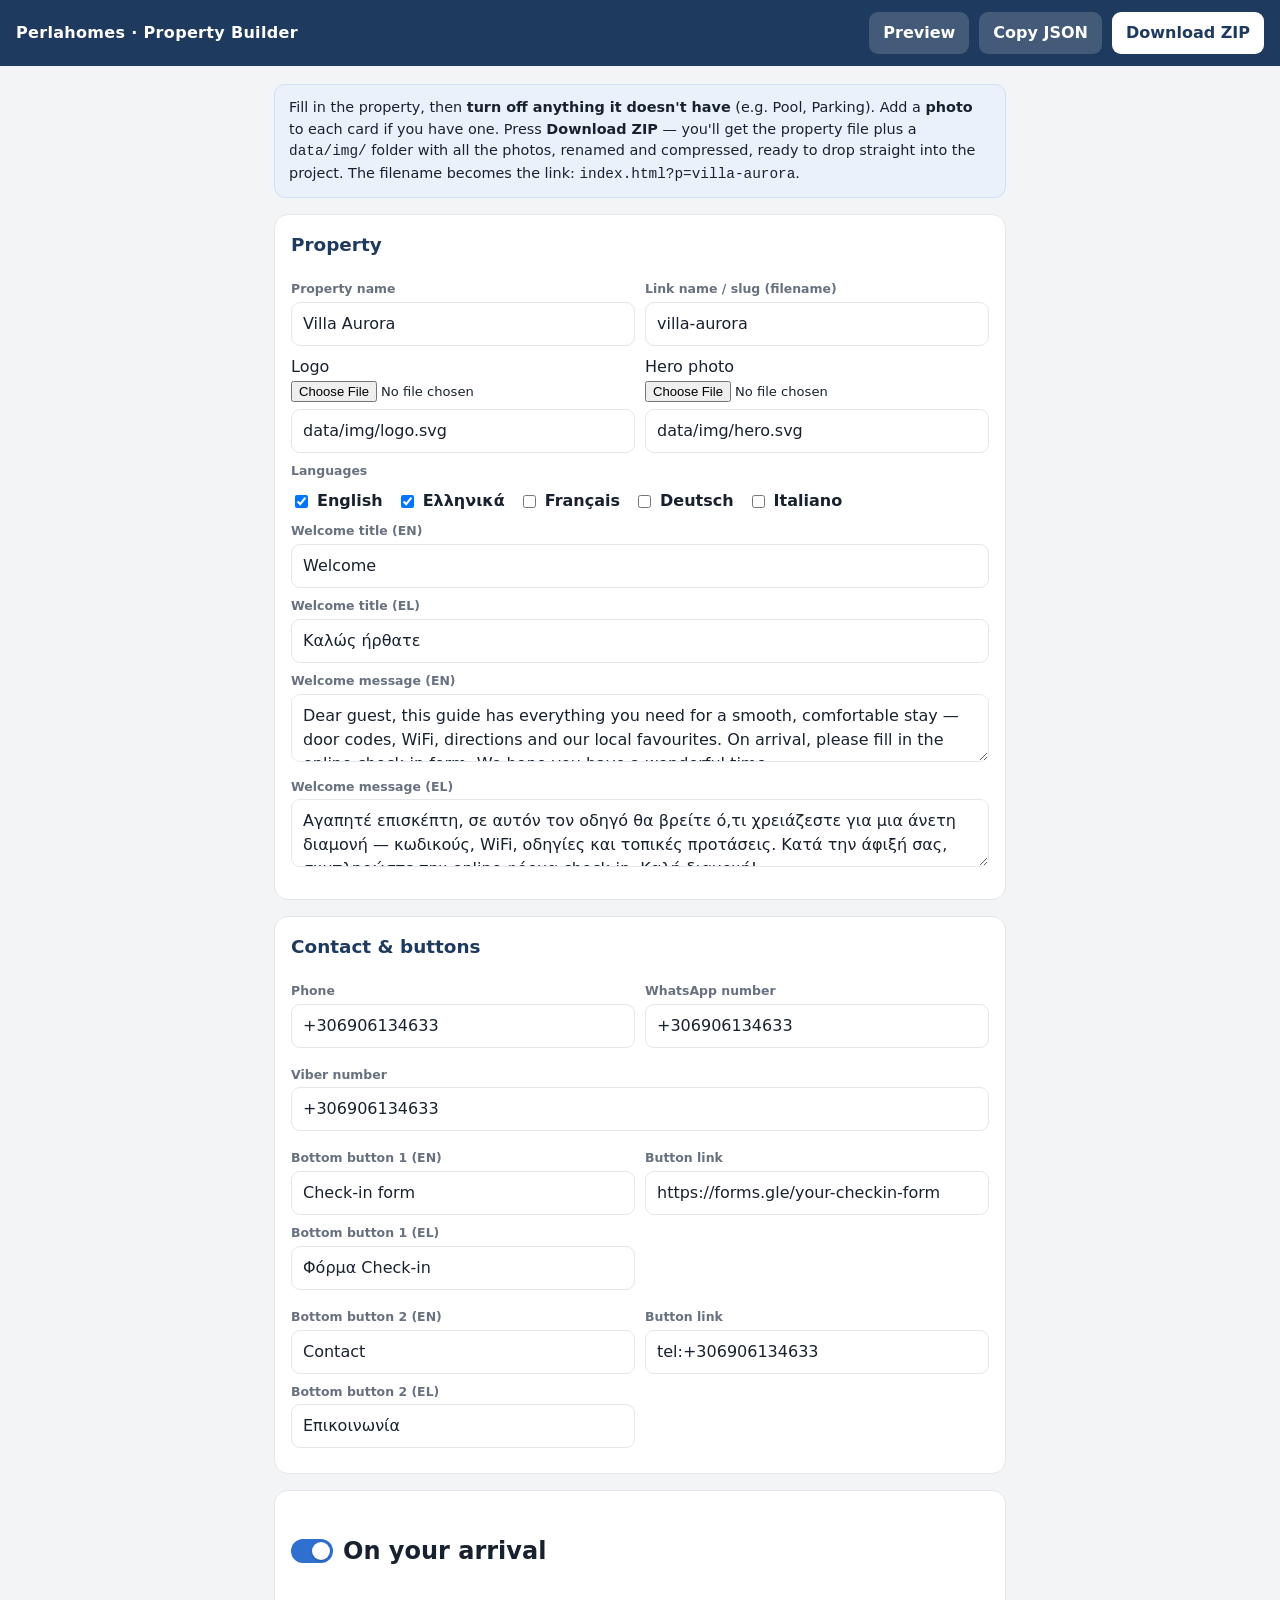
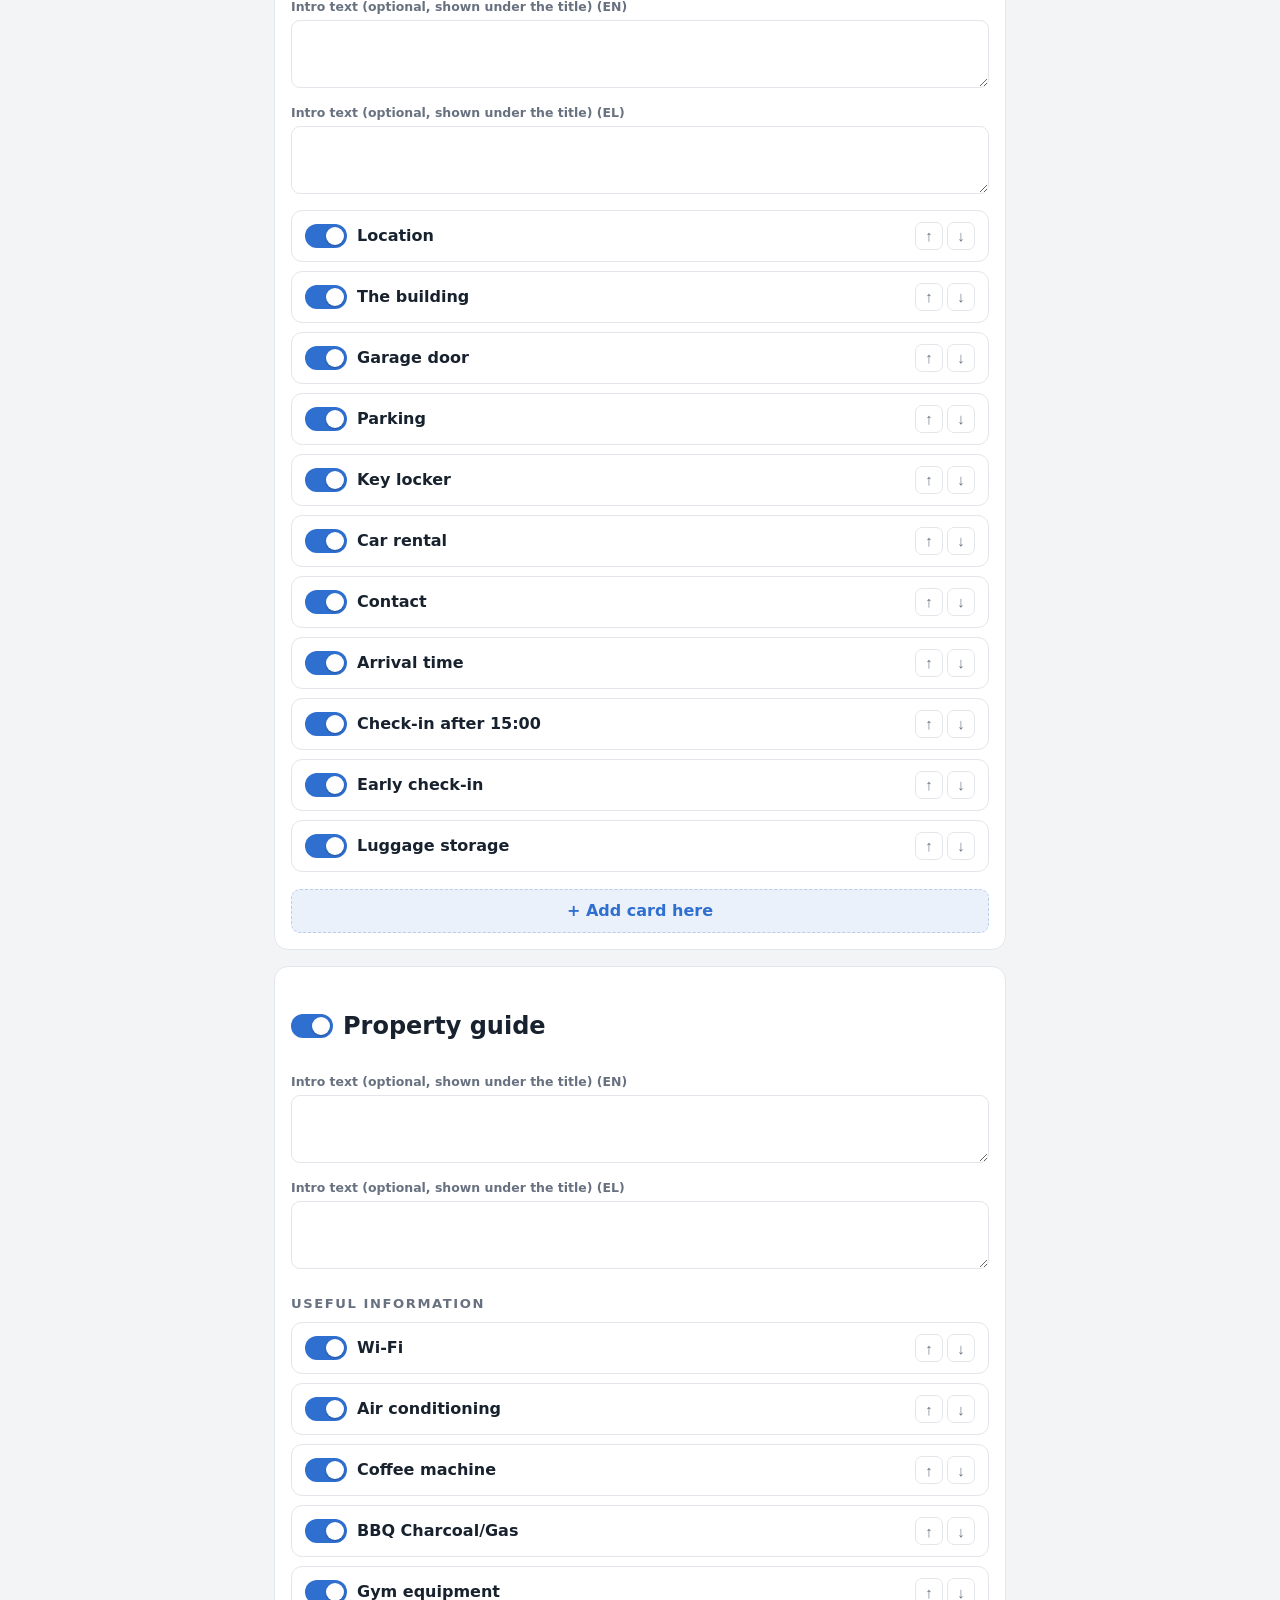
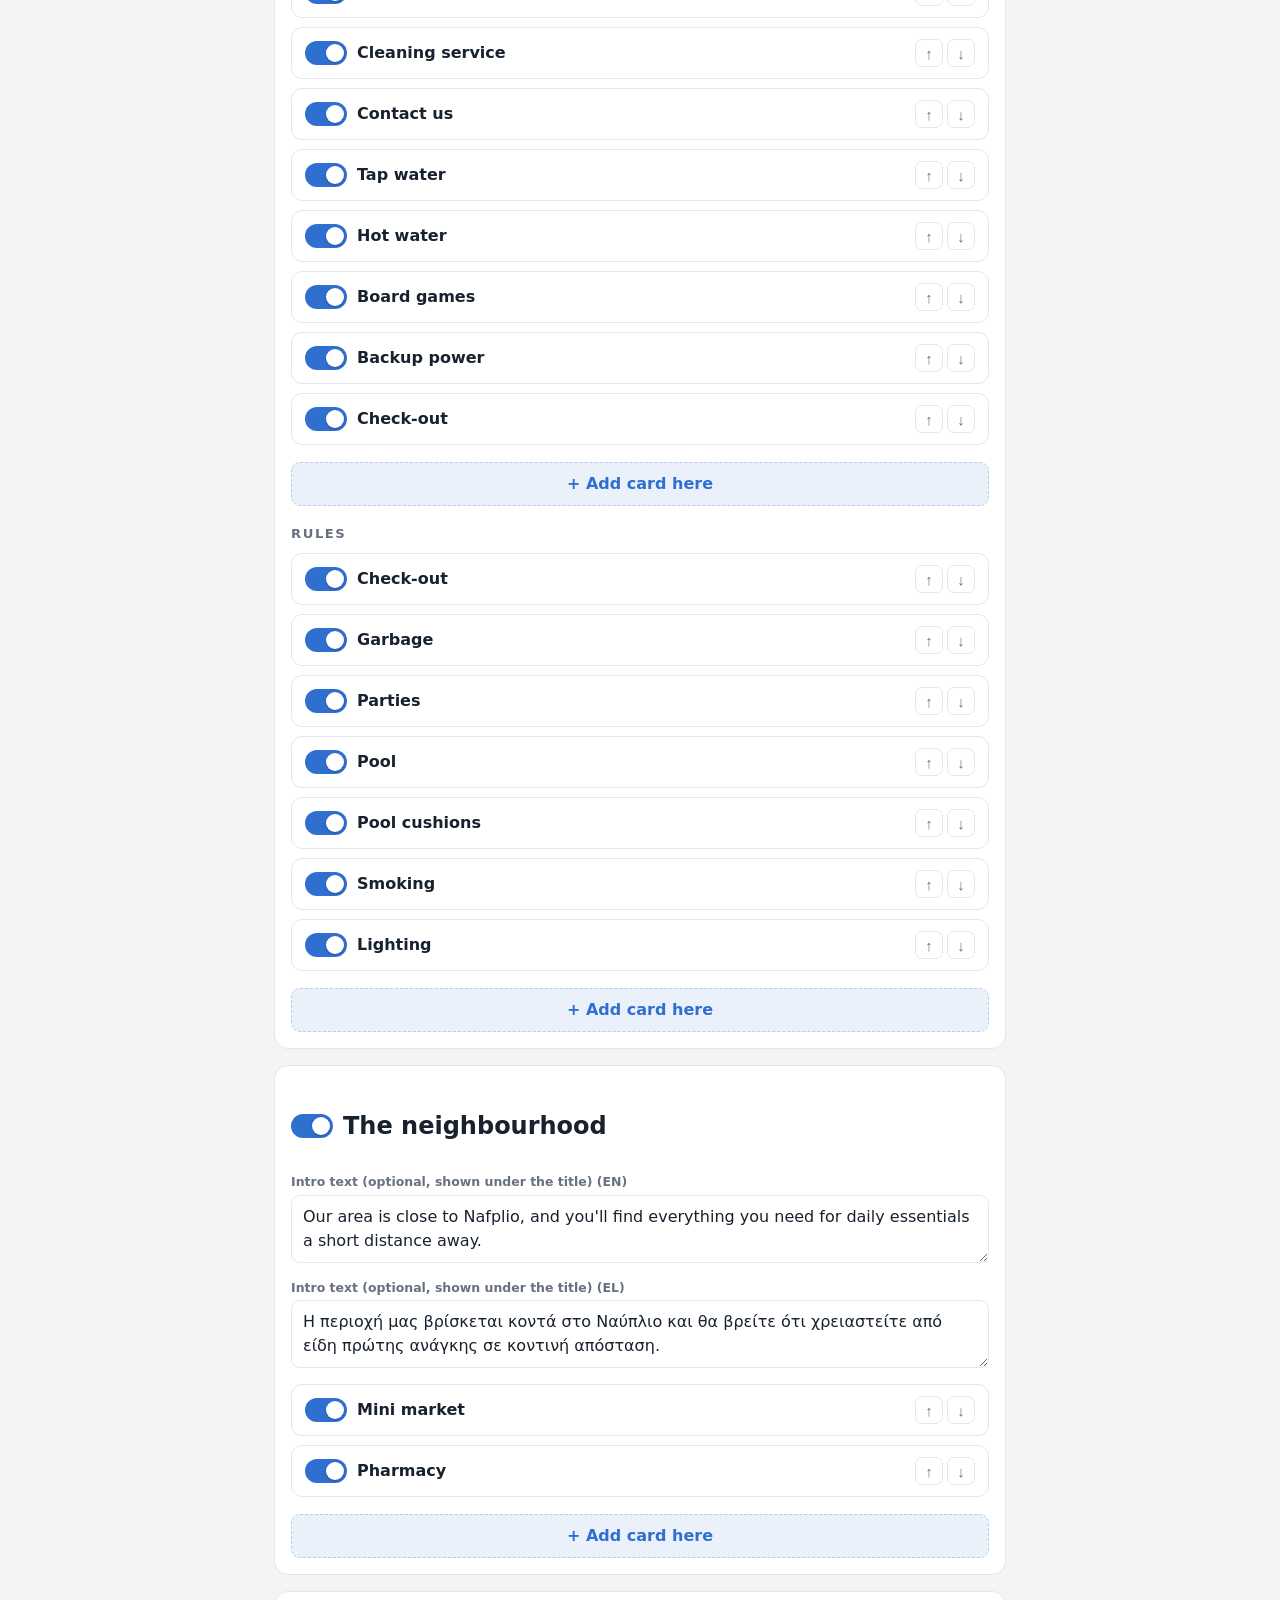
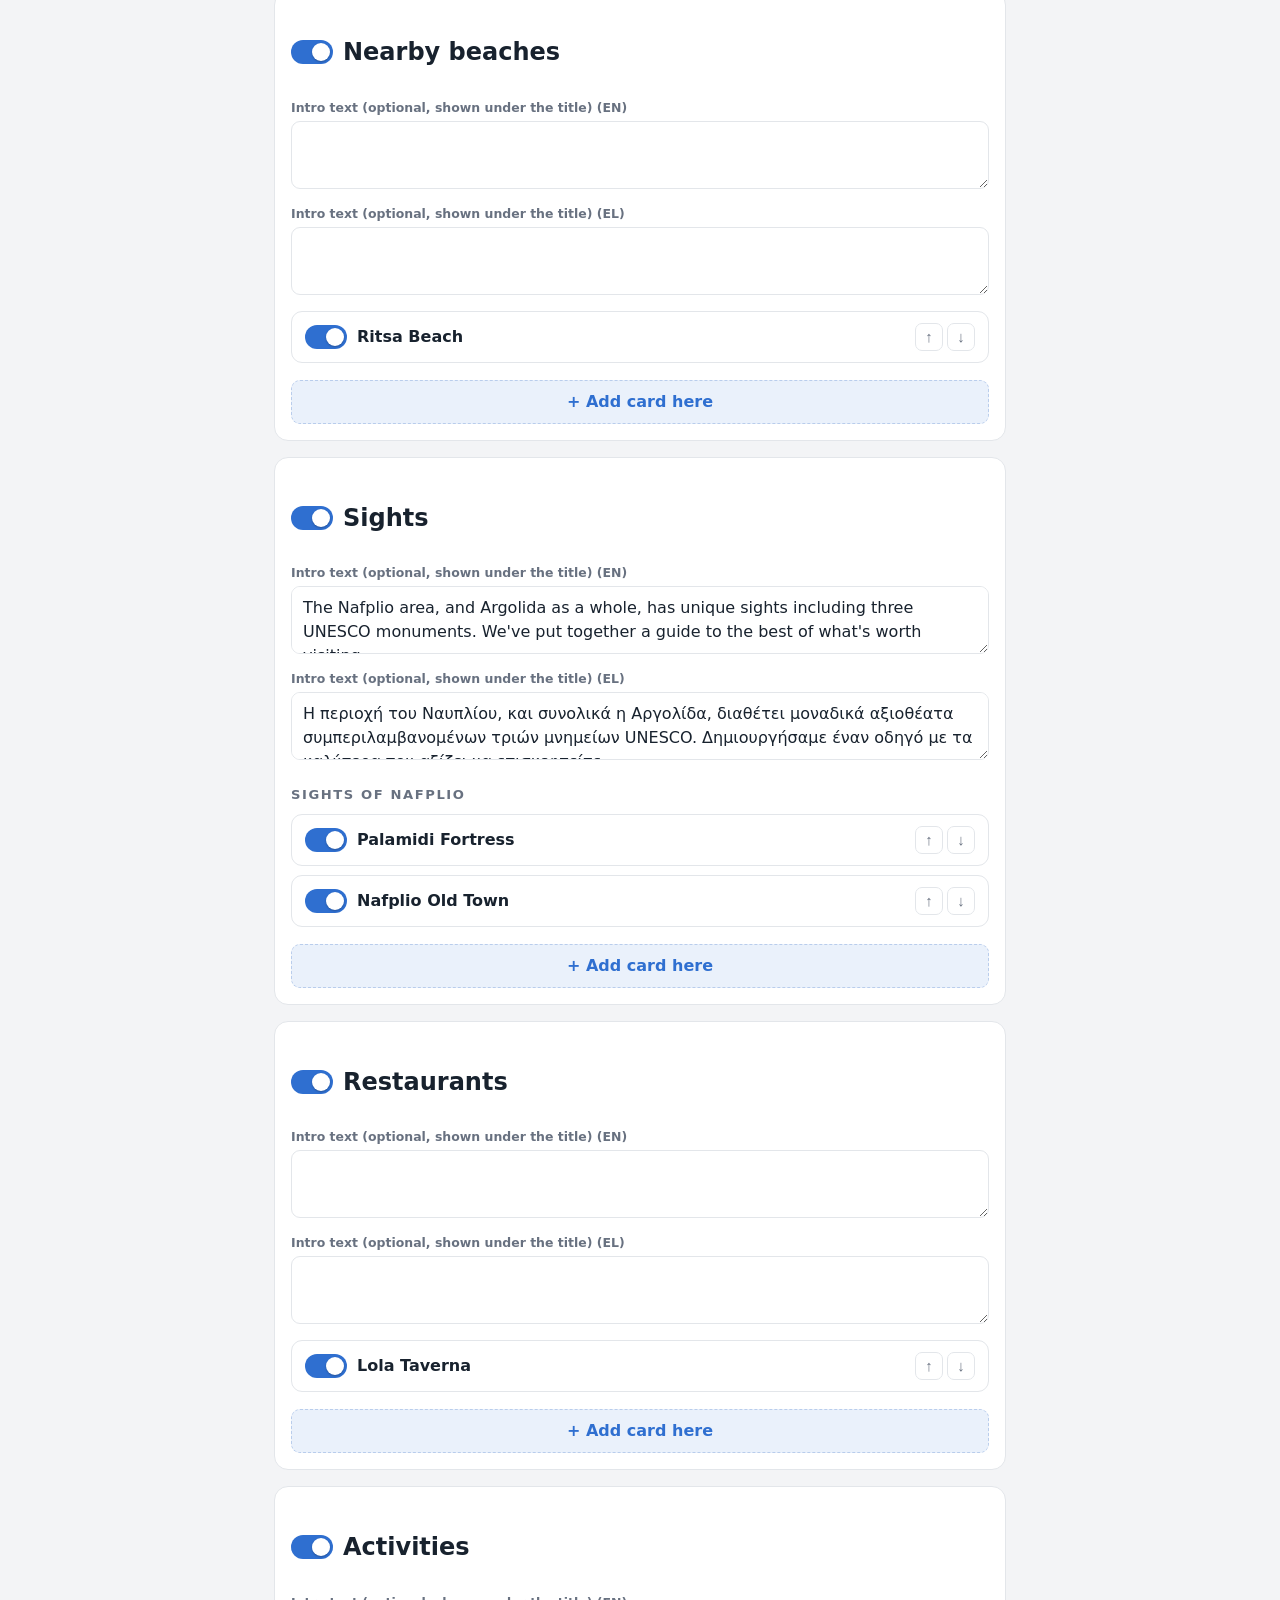
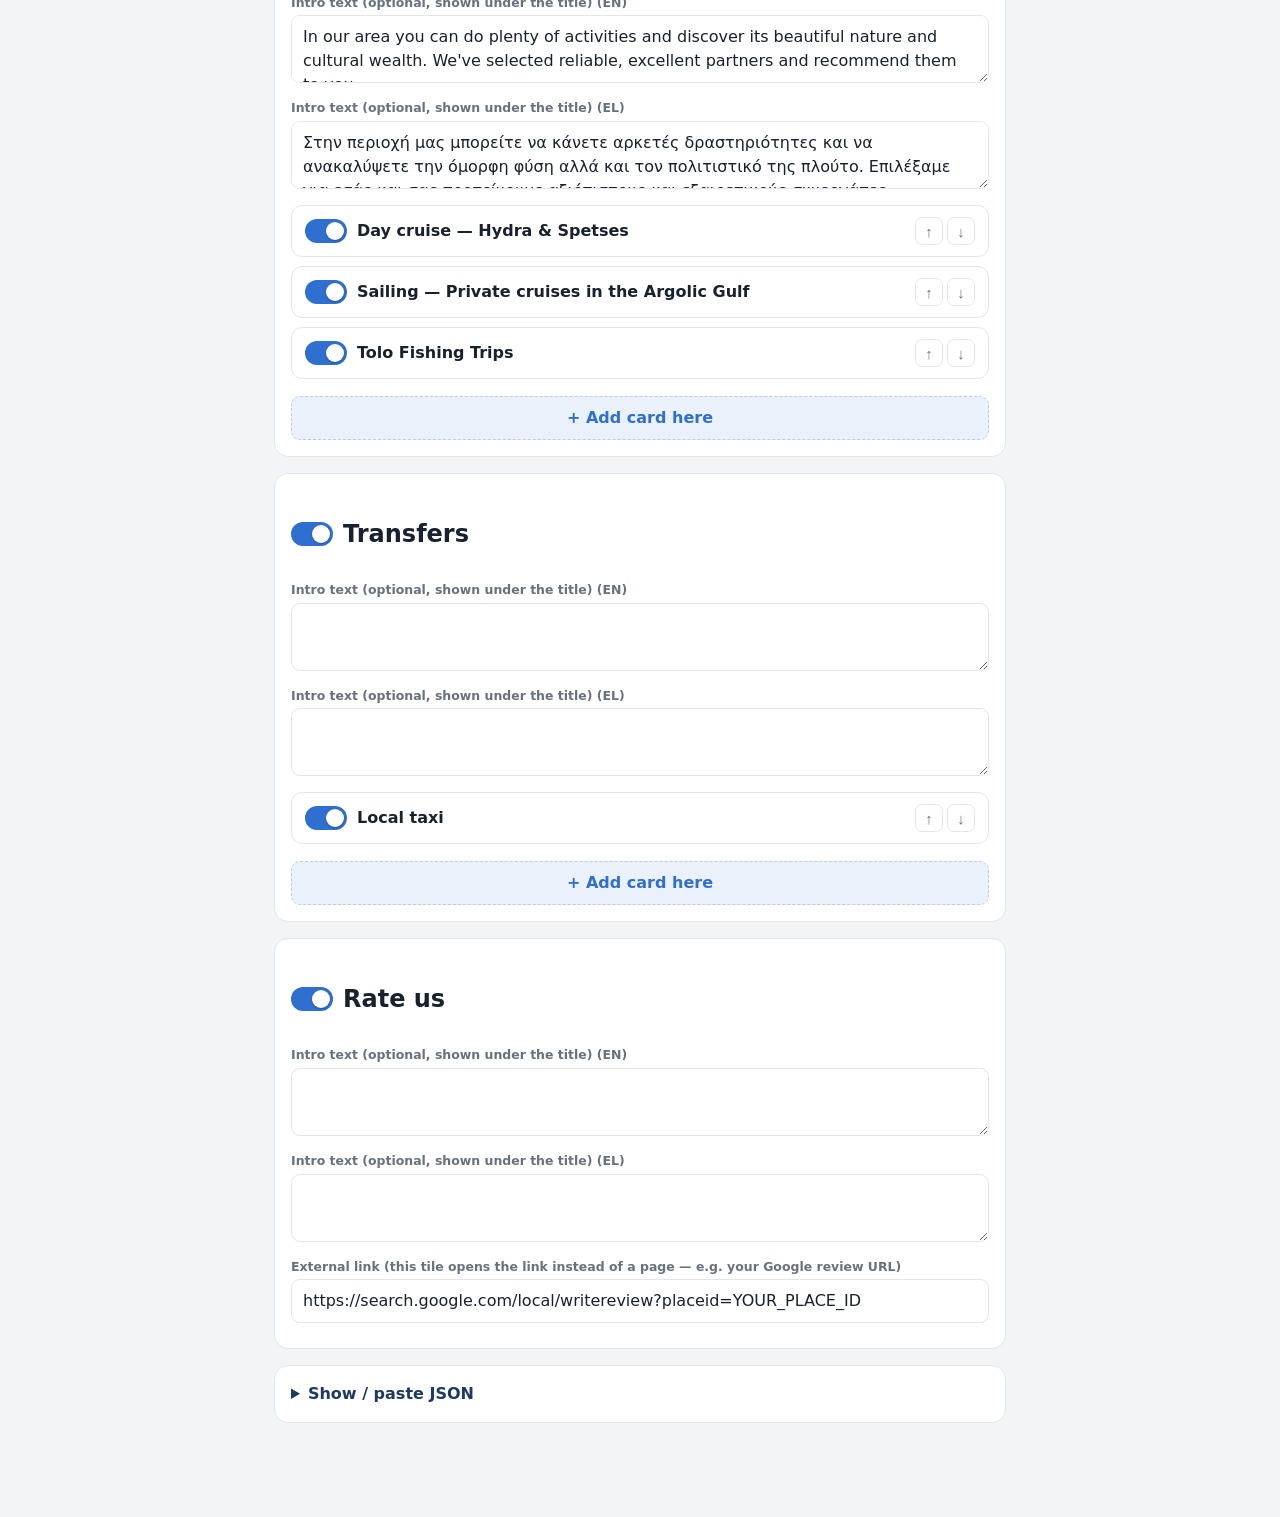
==== commit bcfa498c: "Add files via upload" ====
--- a/builder.html
+++ b/builder.html
@@ -163,7 +163,8 @@
             "en": "Use the code below to open the garage door. (Replace with the exact instructions.)",
             "el": "Χρησιμοποιήστε τον κωδικό παρακάτω για να ανοίξετε την πόρτα του γκαράζ. (Αντικαταστήστε με τις ακριβείς οδηγίες.)"
           },
-          "code": "0000"
+          "code": "0000",
+          "image2": "data/img/garage2.svg"
         },
         {
           "image": "data/img/parking.svg",
@@ -389,6 +390,38 @@
                 "en": "In the event of a power cut, the system powers the house automatically, with autonomy of about two hours.",
                 "el": "Σε περίπτωση διακοπής ρεύματος, το σύστημα τροφοδοτεί το σπίτι αυτόματα, με αυτονομία περίπου δύο ωρών."
               }
+            },
+            {
+              "title": {
+                "en": "Check-out",
+                "el": "Αναχώρηση"
+              },
+              "body": {
+                "en": "Check-out is by 11:00. A quick checklist before you go:",
+                "el": "Η αναχώρηση είναι έως τις 11:00. Μια γρήγορη λίστα πριν φύγετε:"
+              },
+              "checklist": [
+                {
+                  "en": "Close all windows",
+                  "el": "Κλείστε όλα τα παράθυρα"
+                },
+                {
+                  "en": "Turn off the lights & A/C",
+                  "el": "Σβήστε τα φώτα & το A/C"
+                },
+                {
+                  "en": "Leave the keys on the table",
+                  "el": "Αφήστε τα κλειδιά στο τραπέζι"
+                },
+                {
+                  "en": "Lock the door",
+                  "el": "Κλειδώστε την πόρτα"
+                },
+                {
+                  "en": "Have a safe trip!",
+                  "el": "Καλή επιστροφή!"
+                }
+              ]
             }
           ]
         },
@@ -766,6 +799,12 @@
        `</label>`;
   });
   return h;
+}
+function clistText(arr,l){ return (Array.isArray(arr)?arr:[]).map(it=> (typeof it==='string') ? (l==='en'?it:'') : ((it&&it[l])||'') ).join("\n"); }
+function clistField(path, arr){
+  const langs=M.meta.languages; let h=`<div class="fld"><span>Checklist — one item per line (optional)</span>`;
+  langs.forEach(l=>{ h+=`<textarea class="clist" data-clist="${path}" data-lang="${l}" placeholder="One item per line${langs.length>1?' ('+l.toUpperCase()+')':''}">${esc(clistText(arr,l))}</textarea>`; });
+  return h+`</div>`;
 }
 function cardHTML(c, path){
   const title = esc(c.title.en||c.title.el||"(untitled)");
@@ -782,10 +821,13 @@
     <div class="inner">
       ${biField("Title",path+".title")}
       ${biField("Text",path+".body",true)}
+      ${clistField(path, c.checklist)}
       <div class="fld"><span>Photo</span><div class="photo">${thumb(c.image)}<div class="col"><input type="file" accept="image/*" data-photo="${path}.image" data-label="${esc(c.title.en||c.title.el||"photo")}"><input type="text" class="photoname" data-path="${path}.image" value="${esc(c.image||"")}" placeholder="or type a filename"></div></div></div>
+      <div class="fld"><span>Photo 2 (optional — e.g. a second instruction image)</span><div class="photo">${thumb(c.image2)}<div class="col"><input type="file" accept="image/*" data-photo="${path}.image2" data-label="${esc((c.title.en||c.title.el||"photo")+" 2")}"><input type="text" class="photoname" data-path="${path}.image2" value="${esc(c.image2||"")}" placeholder="or type a filename"></div></div></div>
       <details class="more"><summary>More options (map link · code · WiFi)</summary>
         <div class="row2">
           <label class="fld"><span>Map link (optional)</span><input type="text" data-path="${path}.mapUrl" value="${esc(c.mapUrl||"")}" placeholder="https://maps.google.com/?q=..."></label>
+          <label class="fld"><span>Distance / time (optional)</span><input type="text" data-path="${path}.distance" value="${esc((c.distance&&(c.distance.en||c.distance))||"")}" placeholder="e.g. 3.6 km or 15 min"></label>
           <label class="fld"><span>Door / lockbox code (optional)</span><input type="text" data-path="${path}.code" value="${esc(c.code||"")}" placeholder="e.g. 4729"></label>
           <label class="fld"><span>WiFi network (optional)</span><input type="text" data-path="${path}.wifi.network" value="${esc(c.wifi?c.wifi.network:"")}"></label>
           <label class="fld"><span>WiFi password (optional)</span><input type="text" data-path="${path}.wifi.password" value="${esc(c.wifi?c.wifi.password:"")}"></label>
@@ -892,6 +934,15 @@
     render();
   }
 });
+document.getElementById("form").addEventListener("input",(e)=>{
+  const cl=e.target.closest(".clist"); if(!cl) return;
+  const path=cl.dataset.clist, form=document.getElementById("form"), langs=M.meta.languages, vals={};
+  langs.forEach(l=>{ const ta=form.querySelector('.clist[data-clist="'+path+'"][data-lang="'+l+'"]'); vals[l]=(ta?ta.value:"").split("\n"); });
+  const n=Math.max(0,...langs.map(l=>vals[l].length)); const arr=[];
+  for(let i=0;i<n;i++){ const item={}; let any=false; langs.forEach(l=>{ const v=(vals[l][i]||"").trim(); if(v){item[l]=v; any=true;} }); if(any) arr.push(item); }
+  setP(path+".checklist", arr); refreshJSON();
+});
+
 document.getElementById("form").addEventListener("click",(e)=>{
   // toggle switches (cards live inside <summary>, so stop the card from expanding)
   const sw = e.target.closest(".sw");
@@ -927,11 +978,14 @@
 function normImg(v){ if(!v)return undefined; v=v.trim(); if(/^(https?:|data:|data\/)/.test(v))return v; return "data/img/"+v.replace(/^.*[\\/]/,""); }
 function cleanCard(c){ if(c._on===false)return null; const card={};
   const im=normImg(c.image); if(im)card.image=im;
+  const im2=normImg(c.image2); if(im2)card.image2=im2;
   const tt=txt(c.title); if(tt)card.title=tt;
   const bb=txt(c.body); if(bb)card.body=bb;
+  if(Array.isArray(c.checklist)&&c.checklist.length){ const cl=c.checklist.map(it=>txt(it)).filter(Boolean); if(cl.length)card.checklist=cl; }
   if(c.wifi&&(c.wifi.network||c.wifi.password)) card.wifi={network:c.wifi.network||"",password:c.wifi.password||""};
   if(c.code&&String(c.code).trim()){ card.code=c.code; const cl=txt(c.codeLabel||{en:"Code",el:"Κωδικός"}); if(cl)card.codeLabel=cl; }
   if(c.mapUrl&&c.mapUrl.trim()){ card.mapUrl=c.mapUrl; const ml=txt(c.mapLabel||{en:"Open in Maps",el:"Άνοιγμα στον χάρτη"}); if(ml)card.mapLabel=ml; }
+  if(c.distance&&String(c.distance.en||c.distance).trim()){ card.distance=c.distance; }
   return Object.keys(card).length?card:null;
 }
 function build(){
@@ -976,7 +1030,7 @@
 document.getElementById("btnPreview").addEventListener("click",async()=>{
   const obj=build();
   // show uploaded photos in the preview by swapping paths for their data URLs
-  const swap=(o)=>{ if(o&&o.image&&THUMBS[o.image]) o.image=THUMBS[o.image]; };
+  const swap=(o)=>{ if(o&&o.image&&THUMBS[o.image]) o.image=THUMBS[o.image]; if(o&&o.image2&&THUMBS[o.image2]) o.image2=THUMBS[o.image2]; };
   if(obj.meta){ if(THUMBS[obj.meta.heroImage]) obj.meta.heroImage=THUMBS[obj.meta.heroImage]; if(THUMBS[obj.meta.brandLogo]) obj.meta.brandLogo=THUMBS[obj.meta.brandLogo]; }
   (obj.sections||[]).forEach(s=>{ (s.cards||[]).forEach(swap); (s.groups||[]).forEach(g=>(g.cards||[]).forEach(swap)); });
   const data=JSON.stringify(obj);
